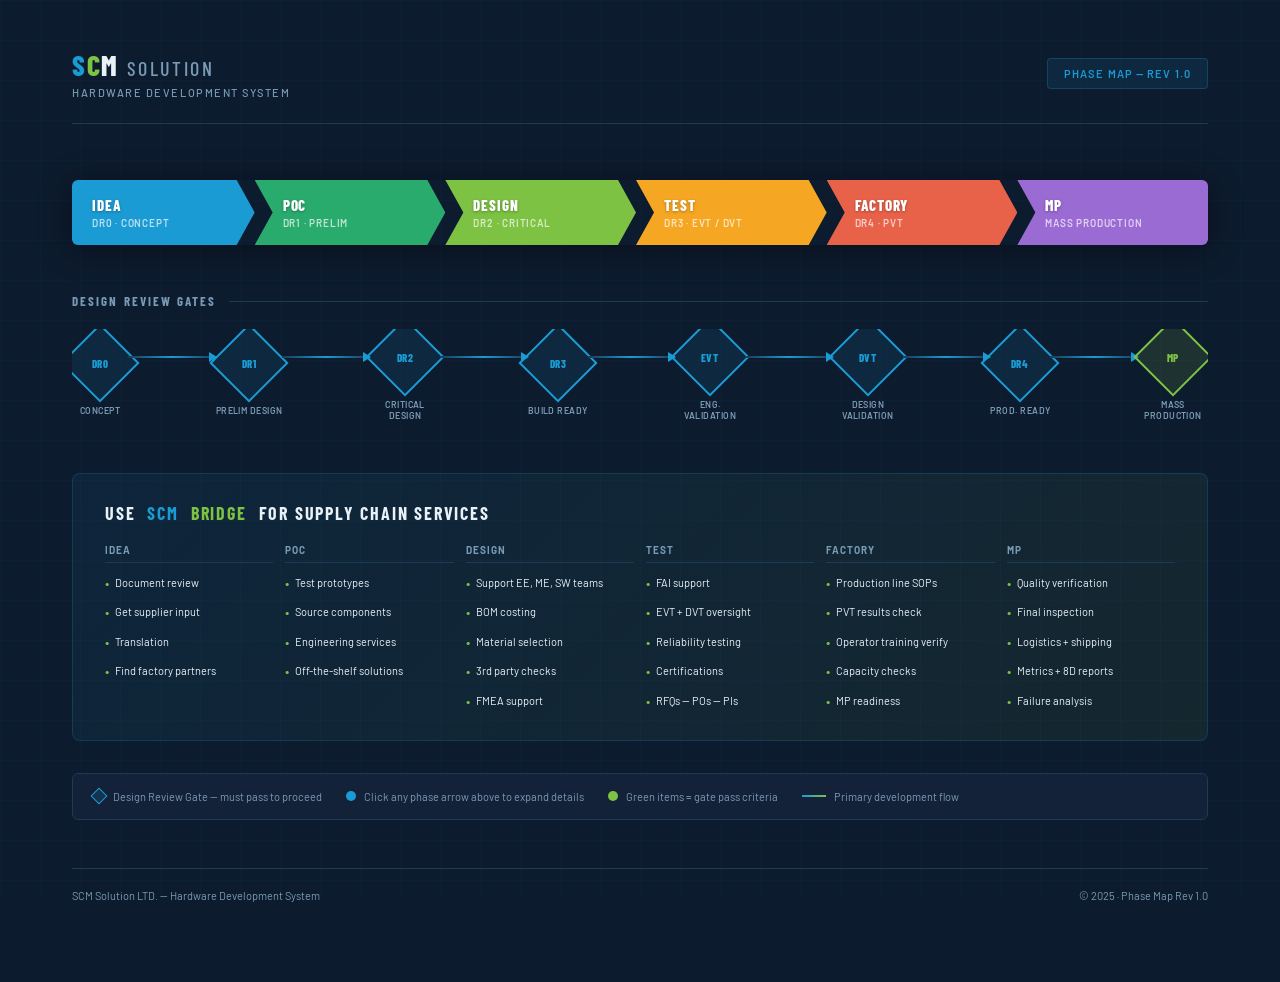
==== index.html @ 5a8bca3d "Add files via upload" ====
<!DOCTYPE html>
<html lang="en">
<head>
<meta charset="UTF-8">
<meta name="viewport" content="width=device-width, initial-scale=1.0">
<title>SCM Solution — Hardware Development Phase Map</title>
<link href="https://fonts.googleapis.com/css2?family=Barlow:ital,wght@0,300;0,400;0,500;0,600;0,700;0,800;1,300&family=Barlow+Condensed:wght@400;500;600;700;800&display=swap" rel="stylesheet">
<style>
  :root {
    --scm-blue: #1B9BD4;
    --scm-green: #7DC242;
    --scm-navy: #1A2B4A;
    --scm-dark: #0D1B2E;
    --scm-mid: #132238;
    --scm-surface: #1A2D45;
    --scm-border: #1E3A55;
    --text: #E8F1F8;
    --muted: #7A9BB5;
    --white: #FFFFFF;

    --idea: #1B9BD4;
    --poc: #2AAB6E;
    --design: #7DC242;
    --test: #F5A623;
    --factory: #E8624A;
    --mp: #9B6BD4;
  }

  * { box-sizing: border-box; margin: 0; padding: 0; }

  body {
    background: var(--scm-dark);
    color: var(--text);
    font-family: 'Barlow', sans-serif;
    font-weight: 400;
    min-height: 100vh;
    overflow-x: hidden;
  }

  /* Subtle grid texture */
  body::before {
    content: '';
    position: fixed;
    inset: 0;
    background-image:
      linear-gradient(rgba(27,155,212,0.03) 1px, transparent 1px),
      linear-gradient(90deg, rgba(27,155,212,0.03) 1px, transparent 1px);
    background-size: 40px 40px;
    pointer-events: none;
    z-index: 0;
  }

  .wrap { position: relative; z-index: 1; max-width: 1200px; margin: 0 auto; padding: 48px 32px 80px; }

  /* Header */
  header {
    display: flex;
    align-items: center;
    justify-content: space-between;
    margin-bottom: 56px;
    padding-bottom: 24px;
    border-bottom: 1px solid var(--scm-border);
  }

  .logo-area { display: flex; flex-direction: column; gap: 4px; }

  .logo-text {
    font-family: 'Barlow Condensed', sans-serif;
    font-size: 28px;
    font-weight: 800;
    letter-spacing: 0.06em;
    text-transform: uppercase;
  }

  .logo-text span.s { color: var(--scm-blue); }
  .logo-text span.c { color: var(--scm-green); }
  .logo-text span.m { color: var(--text); }
  .logo-text span.sol { color: var(--muted); font-weight: 500; font-size: 20px; letter-spacing: 0.12em; }

  .logo-sub {
    font-size: 11px;
    color: var(--muted);
    letter-spacing: 0.14em;
    text-transform: uppercase;
    font-weight: 500;
  }

  .header-badge {
    background: rgba(27,155,212,0.1);
    border: 1px solid rgba(27,155,212,0.25);
    border-radius: 4px;
    padding: 8px 16px;
    font-size: 11px;
    color: var(--scm-blue);
    letter-spacing: 0.1em;
    text-transform: uppercase;
    font-weight: 600;
  }

  /* Phase arrow bar */
  .phase-bar {
    display: flex;
    align-items: stretch;
    margin-bottom: 48px;
    border-radius: 6px;
    overflow: hidden;
    box-shadow: 0 4px 32px rgba(0,0,0,0.4);
  }

  .phase-arrow {
    flex: 1;
    position: relative;
    padding: 16px 20px 16px 28px;
    cursor: pointer;
    transition: filter 0.2s, transform 0.1s;
    clip-path: polygon(0 0, calc(100% - 18px) 0, 100% 50%, calc(100% - 18px) 100%, 0 100%, 18px 50%);
    display: flex;
    flex-direction: column;
    justify-content: center;
    gap: 3px;
  }

  .phase-arrow:first-child {
    clip-path: polygon(0 0, calc(100% - 18px) 0, 100% 50%, calc(100% - 18px) 100%, 0 100%);
    padding-left: 20px;
  }

  .phase-arrow:last-child {
    clip-path: polygon(0 0, 100% 0, 100% 100%, 0 100%, 18px 50%);
  }

  .phase-arrow:hover { filter: brightness(1.15); }
  .phase-arrow.active { filter: brightness(1.2); transform: scaleY(1.04); z-index: 2; }

  .phase-arrow[data-phase="idea"]    { background: var(--idea); }
  .phase-arrow[data-phase="poc"]     { background: var(--poc); }
  .phase-arrow[data-phase="design"]  { background: var(--design); }
  .phase-arrow[data-phase="test"]    { background: var(--test); }
  .phase-arrow[data-phase="factory"] { background: var(--factory); }
  .phase-arrow[data-phase="mp"]      { background: var(--mp); }

  .pa-label {
    font-family: 'Barlow Condensed', sans-serif;
    font-size: 15px;
    font-weight: 800;
    color: white;
    text-transform: uppercase;
    letter-spacing: 0.06em;
    text-shadow: 0 1px 3px rgba(0,0,0,0.3);
  }

  .pa-gate {
    font-size: 10px;
    color: rgba(255,255,255,0.7);
    font-weight: 600;
    letter-spacing: 0.08em;
    text-transform: uppercase;
  }

  /* Detail panel */
  .detail-panel {
    display: none;
    background: var(--scm-surface);
    border: 1px solid var(--scm-border);
    border-radius: 8px;
    margin-bottom: 32px;
    overflow: hidden;
    animation: slideDown 0.25s ease;
  }

  .detail-panel.open { display: block; }

  @keyframes slideDown {
    from { opacity: 0; transform: translateY(-8px); }
    to   { opacity: 1; transform: translateY(0); }
  }

  .dp-header {
    padding: 20px 28px;
    display: flex;
    align-items: center;
    gap: 16px;
    border-bottom: 1px solid var(--scm-border);
  }

  .dp-dot {
    width: 12px; height: 12px;
    border-radius: 50%;
    flex-shrink: 0;
  }

  .dp-title {
    font-family: 'Barlow Condensed', sans-serif;
    font-size: 20px;
    font-weight: 700;
    text-transform: uppercase;
    letter-spacing: 0.06em;
  }

  .dp-gate-badge {
    margin-left: auto;
    padding: 4px 12px;
    border-radius: 3px;
    font-size: 11px;
    font-weight: 700;
    letter-spacing: 0.1em;
    text-transform: uppercase;
    color: white;
    opacity: 0.9;
  }

  .dp-body {
    display: grid;
    grid-template-columns: 1fr 1fr 1fr 1fr;
    gap: 0;
  }

  .dp-col {
    padding: 24px 24px;
    border-right: 1px solid var(--scm-border);
  }

  .dp-col:last-child { border-right: none; }

  .dp-col-title {
    font-size: 10px;
    font-weight: 700;
    letter-spacing: 0.14em;
    text-transform: uppercase;
    color: var(--muted);
    margin-bottom: 14px;
    padding-bottom: 8px;
    border-bottom: 1px solid var(--scm-border);
  }

  .dp-item {
    display: flex;
    align-items: flex-start;
    gap: 8px;
    margin-bottom: 9px;
    font-size: 13px;
    color: var(--text);
    line-height: 1.4;
  }

  .dp-item::before {
    content: '→';
    color: var(--muted);
    font-size: 11px;
    margin-top: 1px;
    flex-shrink: 0;
  }

  .dp-item.highlight::before { color: var(--scm-green); content: '✓'; }

  /* Main flow diagram */
  .flow-section { margin-bottom: 48px; }

  .section-title {
    font-family: 'Barlow Condensed', sans-serif;
    font-size: 13px;
    font-weight: 700;
    letter-spacing: 0.16em;
    text-transform: uppercase;
    color: var(--muted);
    margin-bottom: 20px;
    display: flex;
    align-items: center;
    gap: 12px;
  }

  .section-title::after {
    content: '';
    flex: 1;
    height: 1px;
    background: var(--scm-border);
  }

  /* Gate row */
  .gate-flow {
    display: flex;
    align-items: center;
    gap: 0;
    margin-bottom: 16px;
    overflow-x: auto;
    padding-bottom: 4px;
  }

  .gate-node {
    display: flex;
    flex-direction: column;
    align-items: center;
    gap: 6px;
    flex-shrink: 0;
  }

  .gate-diamond {
    width: 56px;
    height: 56px;
    transform: rotate(45deg);
    border: 2px solid var(--scm-blue);
    background: rgba(27,155,212,0.1);
    display: flex;
    align-items: center;
    justify-content: center;
    cursor: pointer;
    transition: all 0.2s;
    position: relative;
  }

  .gate-diamond:hover {
    background: rgba(27,155,212,0.2);
    border-color: var(--scm-green);
    transform: rotate(45deg) scale(1.1);
  }

  .gate-diamond.passed {
    background: rgba(125,194,66,0.15);
    border-color: var(--scm-green);
  }

  .gate-inner {
    transform: rotate(-45deg);
    text-align: center;
  }

  .gate-id {
    font-family: 'Barlow Condensed', sans-serif;
    font-size: 11px;
    font-weight: 800;
    color: var(--scm-blue);
    letter-spacing: 0.06em;
    display: block;
    line-height: 1;
  }

  .gate-name-label {
    font-size: 9px;
    color: var(--muted);
    font-weight: 600;
    letter-spacing: 0.05em;
    text-transform: uppercase;
    margin-top: 8px;
    text-align: center;
    max-width: 70px;
  }

  .gate-connector {
    flex: 1;
    height: 2px;
    background: linear-gradient(90deg, var(--scm-border), var(--scm-blue), var(--scm-border));
    min-width: 40px;
    position: relative;
    top: -18px;
  }

  .gate-connector::after {
    content: '';
    position: absolute;
    right: -1px;
    top: -4px;
    width: 0;
    height: 0;
    border-left: 8px solid var(--scm-blue);
    border-top: 5px solid transparent;
    border-bottom: 5px solid transparent;
  }

  /* Workstream grid */
  .workstream-grid {
    display: grid;
    grid-template-columns: repeat(6, 1fr);
    gap: 10px;
    margin-bottom: 32px;
  }

  .ws-col-header {
    text-align: center;
    font-size: 10px;
    font-weight: 700;
    letter-spacing: 0.1em;
    text-transform: uppercase;
    padding: 8px;
    border-radius: 4px 4px 0 0;
    margin-bottom: 8px;
  }

  .ws-card {
    background: var(--scm-mid);
    border: 1px solid var(--scm-border);
    border-radius: 5px;
    padding: 12px;
    font-size: 11px;
    color: var(--muted);
    line-height: 1.5;
    transition: border-color 0.2s, background 0.2s;
    cursor: default;
  }

  .ws-card:hover {
    border-color: var(--scm-blue);
    background: var(--scm-surface);
    color: var(--text);
  }

  .ws-card strong {
    display: block;
    color: var(--text);
    font-size: 12px;
    font-weight: 600;
    margin-bottom: 4px;
  }

  .ws-card .tag {
    display: inline-block;
    font-size: 9px;
    font-weight: 700;
    letter-spacing: 0.08em;
    text-transform: uppercase;
    padding: 2px 6px;
    border-radius: 2px;
    margin-top: 6px;
  }

  /* SCM Bridge section */
  .bridge-section {
    background: linear-gradient(135deg, rgba(27,155,212,0.08), rgba(125,194,66,0.08));
    border: 1px solid rgba(27,155,212,0.2);
    border-radius: 8px;
    padding: 28px 32px;
    margin-bottom: 32px;
  }

  .bridge-title {
    font-family: 'Barlow Condensed', sans-serif;
    font-size: 18px;
    font-weight: 700;
    text-transform: uppercase;
    letter-spacing: 0.1em;
    margin-bottom: 20px;
    display: flex;
    align-items: center;
    gap: 12px;
  }

  .bridge-title .scm { color: var(--scm-blue); }
  .bridge-title .bridge { color: var(--scm-green); }

  .bridge-grid {
    display: grid;
    grid-template-columns: repeat(6, 1fr);
    gap: 12px;
  }

  .bridge-col { display: flex; flex-direction: column; gap: 6px; }

  .bridge-col-head {
    font-size: 10px;
    font-weight: 700;
    letter-spacing: 0.1em;
    text-transform: uppercase;
    color: var(--muted);
    padding-bottom: 6px;
    border-bottom: 1px solid var(--scm-border);
    margin-bottom: 2px;
  }

  .bridge-item {
    font-size: 11px;
    color: var(--text);
    line-height: 1.4;
    padding: 4px 0;
    display: flex;
    align-items: flex-start;
    gap: 6px;
  }

  .bridge-item::before {
    content: '•';
    color: var(--scm-green);
    flex-shrink: 0;
    font-size: 14px;
    line-height: 1.1;
  }

  /* Legend */
  .legend {
    display: flex;
    gap: 24px;
    flex-wrap: wrap;
    padding: 16px 20px;
    background: var(--scm-mid);
    border: 1px solid var(--scm-border);
    border-radius: 6px;
  }

  .legend-item {
    display: flex;
    align-items: center;
    gap: 8px;
    font-size: 11px;
    color: var(--muted);
  }

  .l-diamond {
    width: 12px; height: 12px;
    transform: rotate(45deg);
    border: 1.5px solid var(--scm-blue);
    background: rgba(27,155,212,0.15);
    flex-shrink: 0;
  }

  .l-dot { width: 10px; height: 10px; border-radius: 50%; flex-shrink: 0; }
  .l-line { width: 24px; height: 2px; flex-shrink: 0; }

  footer {
    margin-top: 48px;
    padding-top: 20px;
    border-top: 1px solid var(--scm-border);
    display: flex;
    justify-content: space-between;
    align-items: center;
    font-size: 11px;
    color: var(--muted);
  }

</style>
</head>
<body>
<div class="wrap">

  <!-- Header -->
  <header>
    <div class="logo-area">
      <div class="logo-text">
        <span class="s">S</span><span class="c">C</span><span class="m">M</span>
        <span class="sol"> SOLUTION</span>
      </div>
      <div class="logo-sub">Hardware Development System</div>
    </div>
    <div class="header-badge">Phase Map — Rev 1.0</div>
  </header>

  <!-- Phase Arrow Bar -->
  <div class="phase-bar">
    <div class="phase-arrow" data-phase="idea" onclick="togglePanel('idea')">
      <div class="pa-label">Idea</div>
      <div class="pa-gate">DR0 · Concept</div>
    </div>
    <div class="phase-arrow" data-phase="poc" onclick="togglePanel('poc')">
      <div class="pa-label">PoC</div>
      <div class="pa-gate">DR1 · Prelim</div>
    </div>
    <div class="phase-arrow" data-phase="design" onclick="togglePanel('design')">
      <div class="pa-label">Design</div>
      <div class="pa-gate">DR2 · Critical</div>
    </div>
    <div class="phase-arrow" data-phase="test" onclick="togglePanel('test')">
      <div class="pa-label">Test</div>
      <div class="pa-gate">DR3 · EVT / DVT</div>
    </div>
    <div class="phase-arrow" data-phase="factory" onclick="togglePanel('factory')">
      <div class="pa-label">Factory</div>
      <div class="pa-gate">DR4 · PVT</div>
    </div>
    <div class="phase-arrow" data-phase="mp" onclick="togglePanel('mp')">
      <div class="pa-label">MP</div>
      <div class="pa-gate">Mass Production</div>
    </div>
  </div>

  <!-- Detail Panels (expand on click) -->
  <div id="panel-idea" class="detail-panel">
    <div class="dp-header">
      <div class="dp-dot" style="background:var(--idea)"></div>
      <div class="dp-title" style="color:var(--idea)">Idea Phase</div>
      <div class="dp-gate-badge" style="background:var(--idea)">Gate: DR0 — Concept Review</div>
    </div>
    <div class="dp-body">
      <div class="dp-col">
        <div class="dp-col-title">Objective</div>
        <div class="dp-item">Identify market need and define the problem</div>
        <div class="dp-item">Secure stakeholder and resource buy-in</div>
        <div class="dp-item">Select manufacturing partners</div>
        <div class="dp-item">Establish project infrastructure</div>
      </div>
      <div class="dp-col">
        <div class="dp-col-title">Key Deliverables</div>
        <div class="dp-item">MRD — Market Requirements Document</div>
        <div class="dp-item">Stakeholder review sign-off</div>
        <div class="dp-item">User stories documented</div>
        <div class="dp-item">Vendor shortlist + NDAs signed</div>
        <div class="dp-item">Google Drive folder structure created</div>
        <div class="dp-item">Contact log opened</div>
      </div>
      <div class="dp-col">
        <div class="dp-col-title">SCM Solution Tasks</div>
        <div class="dp-item">Document review</div>
        <div class="dp-item">Find factory partners with matching skills</div>
        <div class="dp-item">Get supplier input</div>
        <div class="dp-item">Translation support</div>
      </div>
      <div class="dp-col">
        <div class="dp-col-title">DR0 Gate Criteria</div>
        <div class="dp-item highlight">MRD drafted and reviewed</div>
        <div class="dp-item highlight">Stakeholder sign-off complete</div>
        <div class="dp-item highlight">Partners selected and NDAs signed</div>
        <div class="dp-item highlight">Drive structure created</div>
        <div class="dp-item highlight">Contact log opened</div>
      </div>
    </div>
  </div>

  <div id="panel-poc" class="detail-panel">
    <div class="dp-header">
      <div class="dp-dot" style="background:var(--poc)"></div>
      <div class="dp-title" style="color:var(--poc)">Proof of Concept Phase</div>
      <div class="dp-gate-badge" style="background:var(--poc)">Gate: DR1 — Preliminary Design Review</div>
    </div>
    <div class="dp-body">
      <div class="dp-col">
        <div class="dp-col-title">Objective</div>
        <div class="dp-item">Reduce technical and market risk</div>
        <div class="dp-item">Validate core technology works</div>
        <div class="dp-item">Explore off-the-shelf solutions</div>
        <div class="dp-item">Lock architecture before full design</div>
      </div>
      <div class="dp-col">
        <div class="dp-col-title">Key Deliverables</div>
        <div class="dp-item">Market validation complete</div>
        <div class="dp-item">System interface diagram</div>
        <div class="dp-item">Non-form-factor PoC sample built</div>
        <div class="dp-item">PRD drafted internally</div>
        <div class="dp-item">Preliminary BOM drafted</div>
        <div class="dp-item">Long-lead items flagged</div>
      </div>
      <div class="dp-col">
        <div class="dp-col-title">SCM Solution Tasks</div>
        <div class="dp-item">Test prototypes</div>
        <div class="dp-item">Source components and engineering services</div>
        <div class="dp-item">Explore off-the-shelf solutions</div>
      </div>
      <div class="dp-col">
        <div class="dp-col-title">DR1 Gate Criteria</div>
        <div class="dp-item highlight">PoC sample built and tested</div>
        <div class="dp-item highlight">Market validation done</div>
        <div class="dp-item highlight">PRD approved internally</div>
        <div class="dp-item highlight">Preliminary BOM drafted</div>
        <div class="dp-item highlight">Factory partners confirmed</div>
      </div>
    </div>
  </div>

  <div id="panel-design" class="detail-panel">
    <div class="dp-header">
      <div class="dp-dot" style="background:var(--design)"></div>
      <div class="dp-title" style="color:var(--design)">Design Phase</div>
      <div class="dp-gate-badge" style="background:var(--design)">Gate: DR2 — Critical Design Review</div>
    </div>
    <div class="dp-body">
      <div class="dp-col">
        <div class="dp-col-title">Objective</div>
        <div class="dp-item">Complete all ME and EE design</div>
        <div class="dp-item">Release all engineering drawings</div>
        <div class="dp-item">Get DFM feedback from partners</div>
        <div class="dp-item">Prepare manufacturer-ready file packages</div>
      </div>
      <div class="dp-col">
        <div class="dp-col-title">Key Deliverables</div>
        <div class="dp-item">ME asset checklist signed off</div>
        <div class="dp-item">EE asset checklist signed off</div>
        <div class="dp-item">TRD compiled</div>
        <div class="dp-item">DFM feedback incorporated</div>
        <div class="dp-item">Handoff manifests prepared</div>
        <div class="dp-item">Master BOM with MPNs</div>
      </div>
      <div class="dp-col">
        <div class="dp-col-title">SCM Solution Tasks</div>
        <div class="dp-item">Support ME, EE, SW, packaging design teams</div>
        <div class="dp-item">BOM costing</div>
        <div class="dp-item">Material selection</div>
        <div class="dp-item">3rd party checks</div>
        <div class="dp-item">FMEA support</div>
      </div>
      <div class="dp-col">
        <div class="dp-col-title">DR2 Gate Criteria</div>
        <div class="dp-item highlight">ME + EE checklists signed off</div>
        <div class="dp-item highlight">All drawings released</div>
        <div class="dp-item highlight">TRD reviewed and approved</div>
        <div class="dp-item highlight">DFM feedback incorporated</div>
        <div class="dp-item highlight">IP review complete</div>
      </div>
    </div>
  </div>

  <div id="panel-test" class="detail-panel">
    <div class="dp-header">
      <div class="dp-dot" style="background:var(--test)"></div>
      <div class="dp-title" style="color:var(--test)">Test Phase</div>
      <div class="dp-gate-badge" style="background:var(--test)">Gates: DR3 · EVT · DVT</div>
    </div>
    <div class="dp-body">
      <div class="dp-col">
        <div class="dp-col-title">Objective</div>
        <div class="dp-item">Send file packages to CM and ODM</div>
        <div class="dp-item">Build and test first physical prototypes</div>
        <div class="dp-item">Validate design against all requirements</div>
        <div class="dp-item">Complete First Article Inspection</div>
      </div>
      <div class="dp-col">
        <div class="dp-col-title">Key Deliverables</div>
        <div class="dp-item">CM + ODM packages sent with manifests</div>
        <div class="dp-item">EVT report — pass/fail</div>
        <div class="dp-item">DVT report — reliability + regulatory</div>
        <div class="dp-item">FAI report signed off</div>
        <div class="dp-item">Vendor audit complete</div>
        <div class="dp-item">Certifications submitted</div>
      </div>
      <div class="dp-col">
        <div class="dp-col-title">SCM Solution Tasks</div>
        <div class="dp-item">FAI support</div>
        <div class="dp-item">Check EVT and DVT steps and results</div>
        <div class="dp-item">Oversee reliability testing</div>
        <div class="dp-item">Certifications for different markets</div>
        <div class="dp-item">Test fixture design</div>
        <div class="dp-item">RFQs — POs — PIs</div>
      </div>
      <div class="dp-col">
        <div class="dp-col-title">DR3 Gate Criteria</div>
        <div class="dp-item highlight">EVT passed</div>
        <div class="dp-item highlight">DVT passed</div>
        <div class="dp-item highlight">FAI signed off</div>
        <div class="dp-item highlight">Vendor audit complete</div>
        <div class="dp-item highlight">BOM frozen</div>
        <div class="dp-item highlight">All certifications obtained</div>
      </div>
    </div>
  </div>

  <div id="panel-factory" class="detail-panel">
    <div class="dp-header">
      <div class="dp-dot" style="background:var(--factory)"></div>
      <div class="dp-title" style="color:var(--factory)">Factory Phase</div>
      <div class="dp-gate-badge" style="background:var(--factory)">Gates: DR4 · PVT</div>
    </div>
    <div class="dp-body">
      <div class="dp-col">
        <div class="dp-col-title">Objective</div>
        <div class="dp-item">Set up and validate production line</div>
        <div class="dp-item">Run PVT to confirm yield and quality</div>
        <div class="dp-item">Train operators and confirm SOPs</div>
        <div class="dp-item">Confirm MP readiness</div>
      </div>
      <div class="dp-col">
        <div class="dp-col-title">Key Deliverables</div>
        <div class="dp-item">Production SOPs approved</div>
        <div class="dp-item">Test fixtures validated</div>
        <div class="dp-item">Operator training verified</div>
        <div class="dp-item">PVT report — yield targets met</div>
        <div class="dp-item">QC inline inspection active</div>
        <div class="dp-item">MP readiness confirmed</div>
      </div>
      <div class="dp-col">
        <div class="dp-col-title">SCM Solution Tasks</div>
        <div class="dp-item">Check production line SOPs</div>
        <div class="dp-item">Check PVT results</div>
        <div class="dp-item">Verify operator training</div>
        <div class="dp-item">Check capacity</div>
        <div class="dp-item">Test the production line</div>
        <div class="dp-item">Determine MP readiness</div>
      </div>
      <div class="dp-col">
        <div class="dp-col-title">DR4 Gate Criteria</div>
        <div class="dp-item highlight">PVT passed</div>
        <div class="dp-item highlight">Production SOPs confirmed</div>
        <div class="dp-item highlight">Operator training verified</div>
        <div class="dp-item highlight">QC inspection active</div>
        <div class="dp-item highlight">BOM locked</div>
        <div class="dp-item highlight">MP readiness sign-off</div>
      </div>
    </div>
  </div>

  <div id="panel-mp" class="detail-panel">
    <div class="dp-header">
      <div class="dp-dot" style="background:var(--mp)"></div>
      <div class="dp-title" style="color:var(--mp)">Mass Production</div>
      <div class="dp-gate-badge" style="background:var(--mp)">Gate: MP — Ship Product</div>
    </div>
    <div class="dp-body">
      <div class="dp-col">
        <div class="dp-col-title">Objective</div>
        <div class="dp-item">Run sustained mass production</div>
        <div class="dp-item">Monitor quality and yield continuously</div>
        <div class="dp-item">Manage logistics and shipping</div>
        <div class="dp-item">Handle failure analysis and improvements</div>
      </div>
      <div class="dp-col">
        <div class="dp-col-title">Key Deliverables</div>
        <div class="dp-item">MP POs placed and confirmed</div>
        <div class="dp-item">Production schedule running</div>
        <div class="dp-item">Yield metrics tracked</div>
        <div class="dp-item">Final inspection active</div>
        <div class="dp-item">Logistics and shipping arranged</div>
        <div class="dp-item">8D failure analysis process active</div>
      </div>
      <div class="dp-col">
        <div class="dp-col-title">SCM Solution Tasks</div>
        <div class="dp-item">Verify quality processes are working</div>
        <div class="dp-item">Final inspection of material</div>
        <div class="dp-item">Logistics and shipping</div>
        <div class="dp-item">Metrics and 8D reports</div>
        <div class="dp-item">Optimize production</div>
        <div class="dp-item">Failure analysis</div>
      </div>
      <div class="dp-col">
        <div class="dp-col-title">Ongoing Requirements</div>
        <div class="dp-item highlight">Contact log kept current</div>
        <div class="dp-item highlight">ECOs tracked and communicated</div>
        <div class="dp-item highlight">Quality issues logged with 8D ref</div>
        <div class="dp-item highlight">Partner communications documented</div>
      </div>
    </div>
  </div>

  <!-- Gate Flow Diagram -->
  <div class="flow-section">
    <div class="section-title">Design Review Gates</div>
    <div class="gate-flow">
      <div class="gate-node">
        <div class="gate-diamond" title="DR0 — Concept Review">
          <div class="gate-inner"><span class="gate-id">DR0</span></div>
        </div>
        <div class="gate-name-label">Concept</div>
      </div>
      <div class="gate-connector"></div>
      <div class="gate-node">
        <div class="gate-diamond" title="DR1 — Preliminary Design">
          <div class="gate-inner"><span class="gate-id">DR1</span></div>
        </div>
        <div class="gate-name-label">Prelim Design</div>
      </div>
      <div class="gate-connector"></div>
      <div class="gate-node">
        <div class="gate-diamond" title="DR2 — Critical Design Review">
          <div class="gate-inner"><span class="gate-id">DR2</span></div>
        </div>
        <div class="gate-name-label">Critical Design</div>
      </div>
      <div class="gate-connector"></div>
      <div class="gate-node">
        <div class="gate-diamond" title="DR3 — Build Readiness">
          <div class="gate-inner"><span class="gate-id">DR3</span></div>
        </div>
        <div class="gate-name-label">Build Ready</div>
      </div>
      <div class="gate-connector"></div>
      <div class="gate-node">
        <div class="gate-diamond" title="EVT — Engineering Validation">
          <div class="gate-inner"><span class="gate-id">EVT</span></div>
        </div>
        <div class="gate-name-label">Eng. Validation</div>
      </div>
      <div class="gate-connector"></div>
      <div class="gate-node">
        <div class="gate-diamond" title="DVT — Design Validation">
          <div class="gate-inner"><span class="gate-id">DVT</span></div>
        </div>
        <div class="gate-name-label">Design Validation</div>
      </div>
      <div class="gate-connector"></div>
      <div class="gate-node">
        <div class="gate-diamond" title="DR4 — Production Readiness">
          <div class="gate-inner"><span class="gate-id">DR4</span></div>
        </div>
        <div class="gate-name-label">Prod. Ready</div>
      </div>
      <div class="gate-connector"></div>
      <div class="gate-node">
        <div class="gate-diamond" style="border-color:var(--scm-green);background:rgba(125,194,66,0.15)" title="MP — Mass Production">
          <div class="gate-inner"><span class="gate-id" style="color:var(--scm-green)">MP</span></div>
        </div>
        <div class="gate-name-label">Mass Production</div>
      </div>
    </div>
  </div>

  <!-- SCM Bridge Services -->
  <div class="bridge-section">
    <div class="bridge-title">
      Use <span class="scm">SCM</span> <span class="bridge">BRIDGE</span> for Supply Chain Services
    </div>
    <div class="bridge-grid">
      <div class="bridge-col">
        <div class="bridge-col-head">Idea</div>
        <div class="bridge-item">Document review</div>
        <div class="bridge-item">Get supplier input</div>
        <div class="bridge-item">Translation</div>
        <div class="bridge-item">Find factory partners</div>
      </div>
      <div class="bridge-col">
        <div class="bridge-col-head">PoC</div>
        <div class="bridge-item">Test prototypes</div>
        <div class="bridge-item">Source components</div>
        <div class="bridge-item">Engineering services</div>
        <div class="bridge-item">Off-the-shelf solutions</div>
      </div>
      <div class="bridge-col">
        <div class="bridge-col-head">Design</div>
        <div class="bridge-item">Support EE, ME, SW teams</div>
        <div class="bridge-item">BOM costing</div>
        <div class="bridge-item">Material selection</div>
        <div class="bridge-item">3rd party checks</div>
        <div class="bridge-item">FMEA support</div>
      </div>
      <div class="bridge-col">
        <div class="bridge-col-head">Test</div>
        <div class="bridge-item">FAI support</div>
        <div class="bridge-item">EVT + DVT oversight</div>
        <div class="bridge-item">Reliability testing</div>
        <div class="bridge-item">Certifications</div>
        <div class="bridge-item">RFQs — POs — PIs</div>
      </div>
      <div class="bridge-col">
        <div class="bridge-col-head">Factory</div>
        <div class="bridge-item">Production line SOPs</div>
        <div class="bridge-item">PVT results check</div>
        <div class="bridge-item">Operator training verify</div>
        <div class="bridge-item">Capacity checks</div>
        <div class="bridge-item">MP readiness</div>
      </div>
      <div class="bridge-col">
        <div class="bridge-col-head">MP</div>
        <div class="bridge-item">Quality verification</div>
        <div class="bridge-item">Final inspection</div>
        <div class="bridge-item">Logistics + shipping</div>
        <div class="bridge-item">Metrics + 8D reports</div>
        <div class="bridge-item">Failure analysis</div>
      </div>
    </div>
  </div>

  <!-- Legend -->
  <div class="legend">
    <div class="legend-item">
      <div class="l-diamond"></div>
      Design Review Gate — must pass to proceed
    </div>
    <div class="legend-item">
      <div class="l-dot" style="background:var(--scm-blue)"></div>
      Click any phase arrow above to expand details
    </div>
    <div class="legend-item">
      <div class="l-dot" style="background:var(--scm-green)"></div>
      Green items = gate pass criteria
    </div>
    <div class="legend-item">
      <div class="l-line" style="background:linear-gradient(90deg,var(--scm-blue),var(--scm-green))"></div>
      Primary development flow
    </div>
  </div>

  <footer>
    <span>SCM Solution LTD. — Hardware Development System</span>
    <span>© 2025 · Phase Map Rev 1.0</span>
  </footer>

</div>

<script>
  function togglePanel(phase) {
    const panel = document.getElementById('panel-' + phase);
    const arrow = document.querySelector('[data-phase="' + phase + '"]');
    const isOpen = panel.classList.contains('open');

    // Close all
    document.querySelectorAll('.detail-panel').forEach(p => p.classList.remove('open'));
    document.querySelectorAll('.phase-arrow').forEach(a => a.classList.remove('active'));

    // Open clicked if it was closed
    if (!isOpen) {
      panel.classList.add('open');
      arrow.classList.add('active');
      panel.scrollIntoView({ behavior: 'smooth', block: 'nearest' });
    }
  }
</script>
</body>
</html>
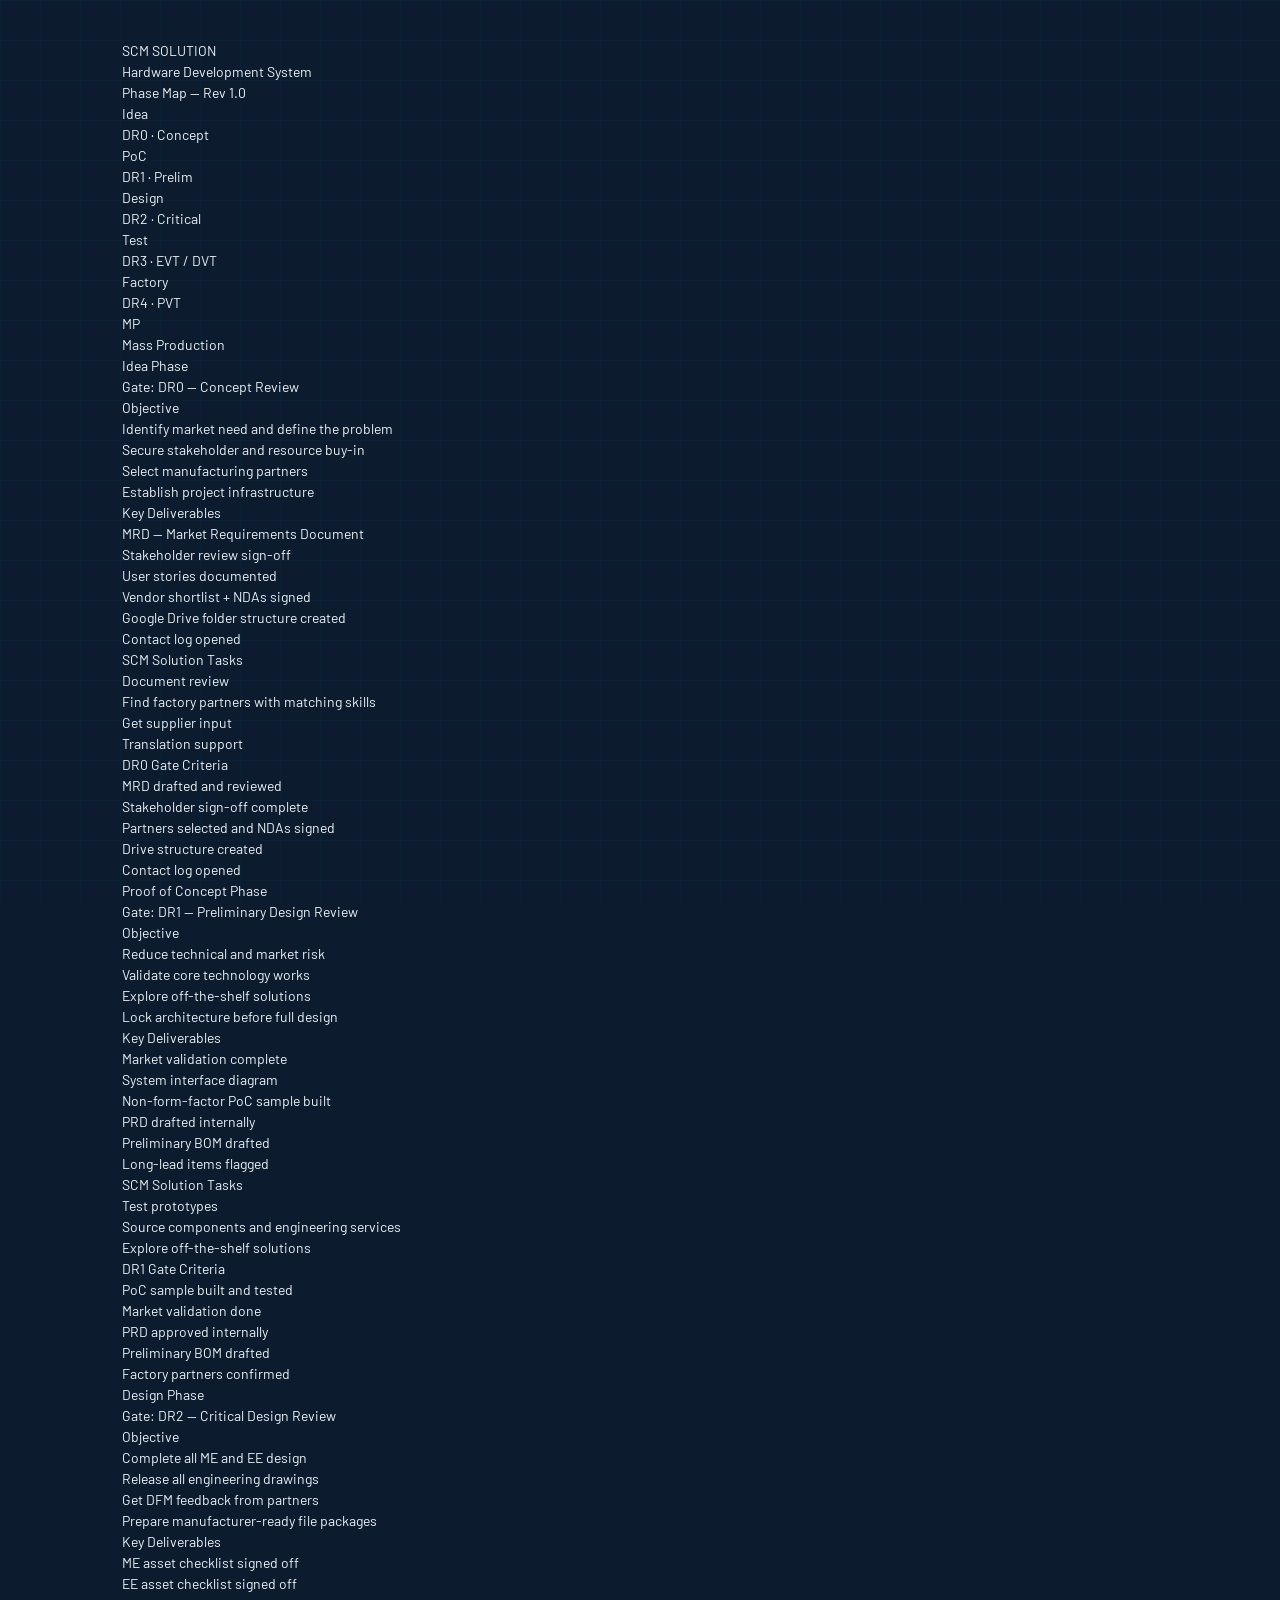
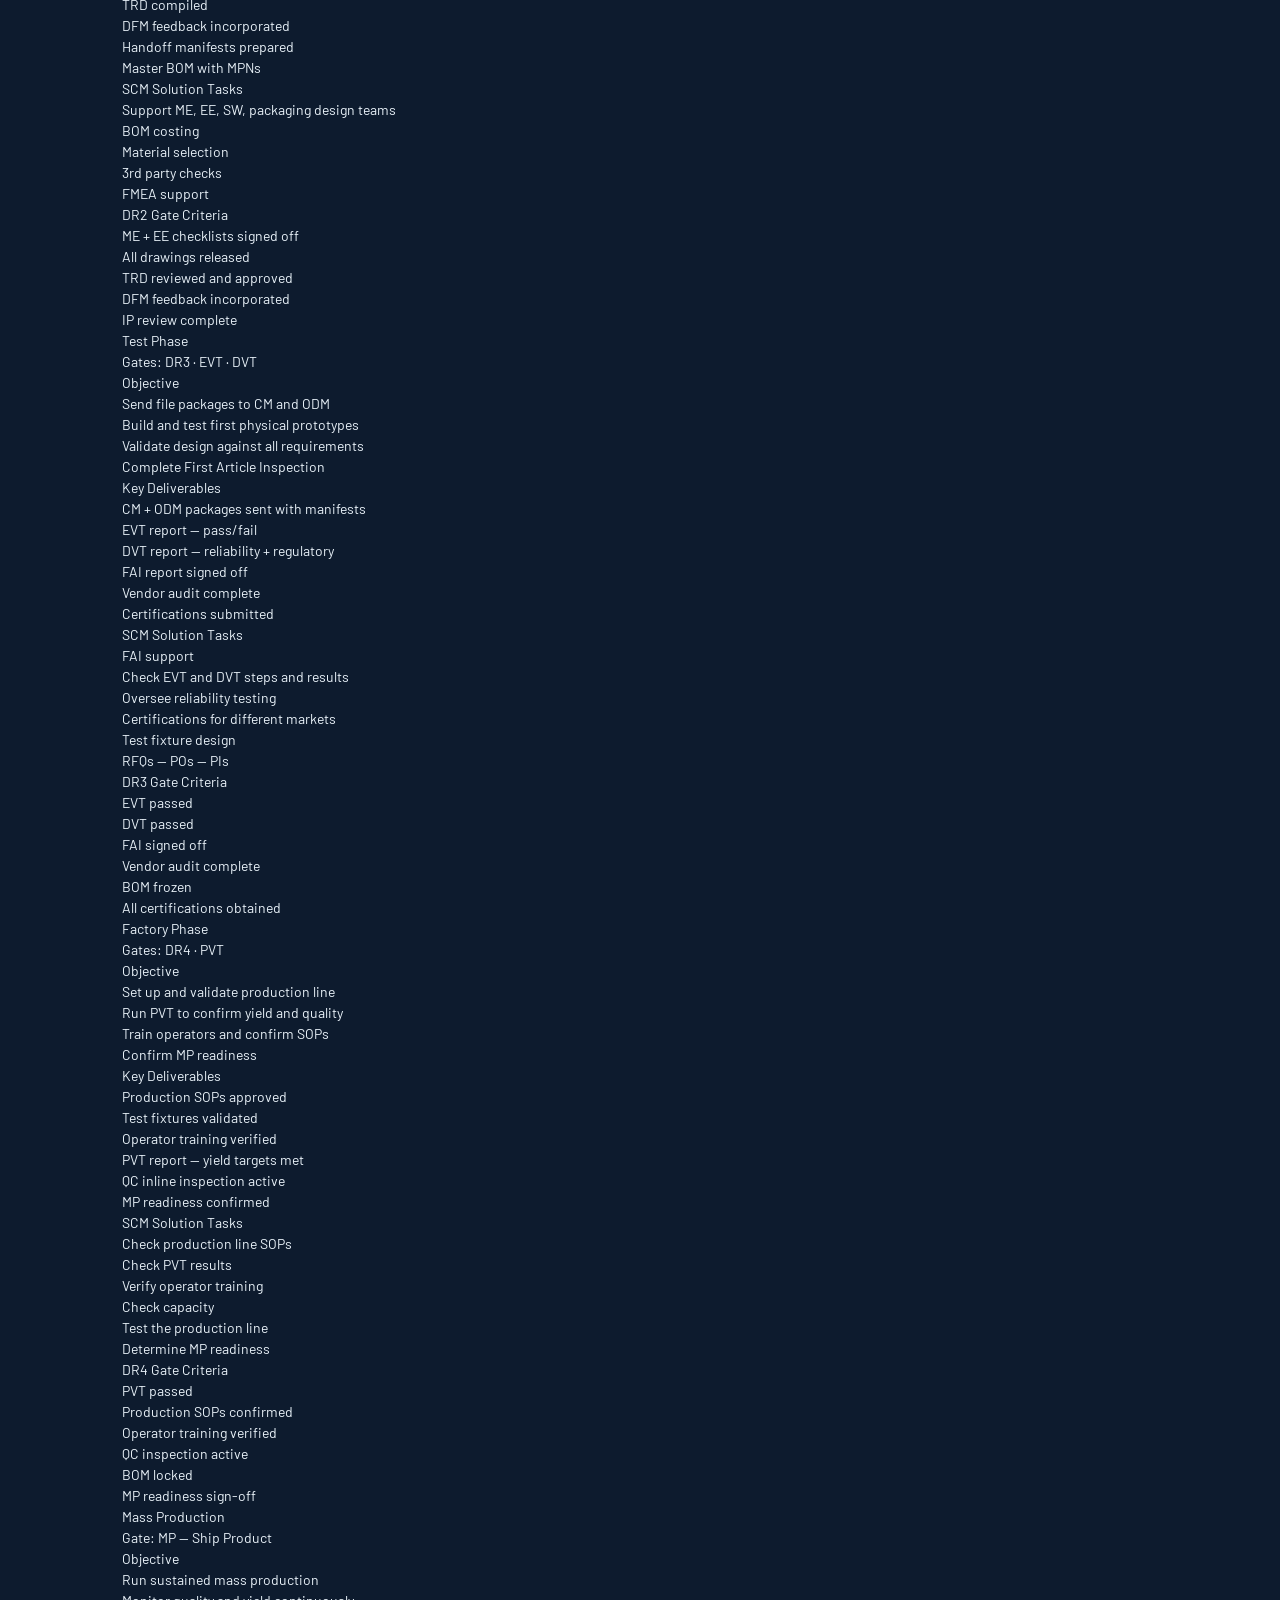
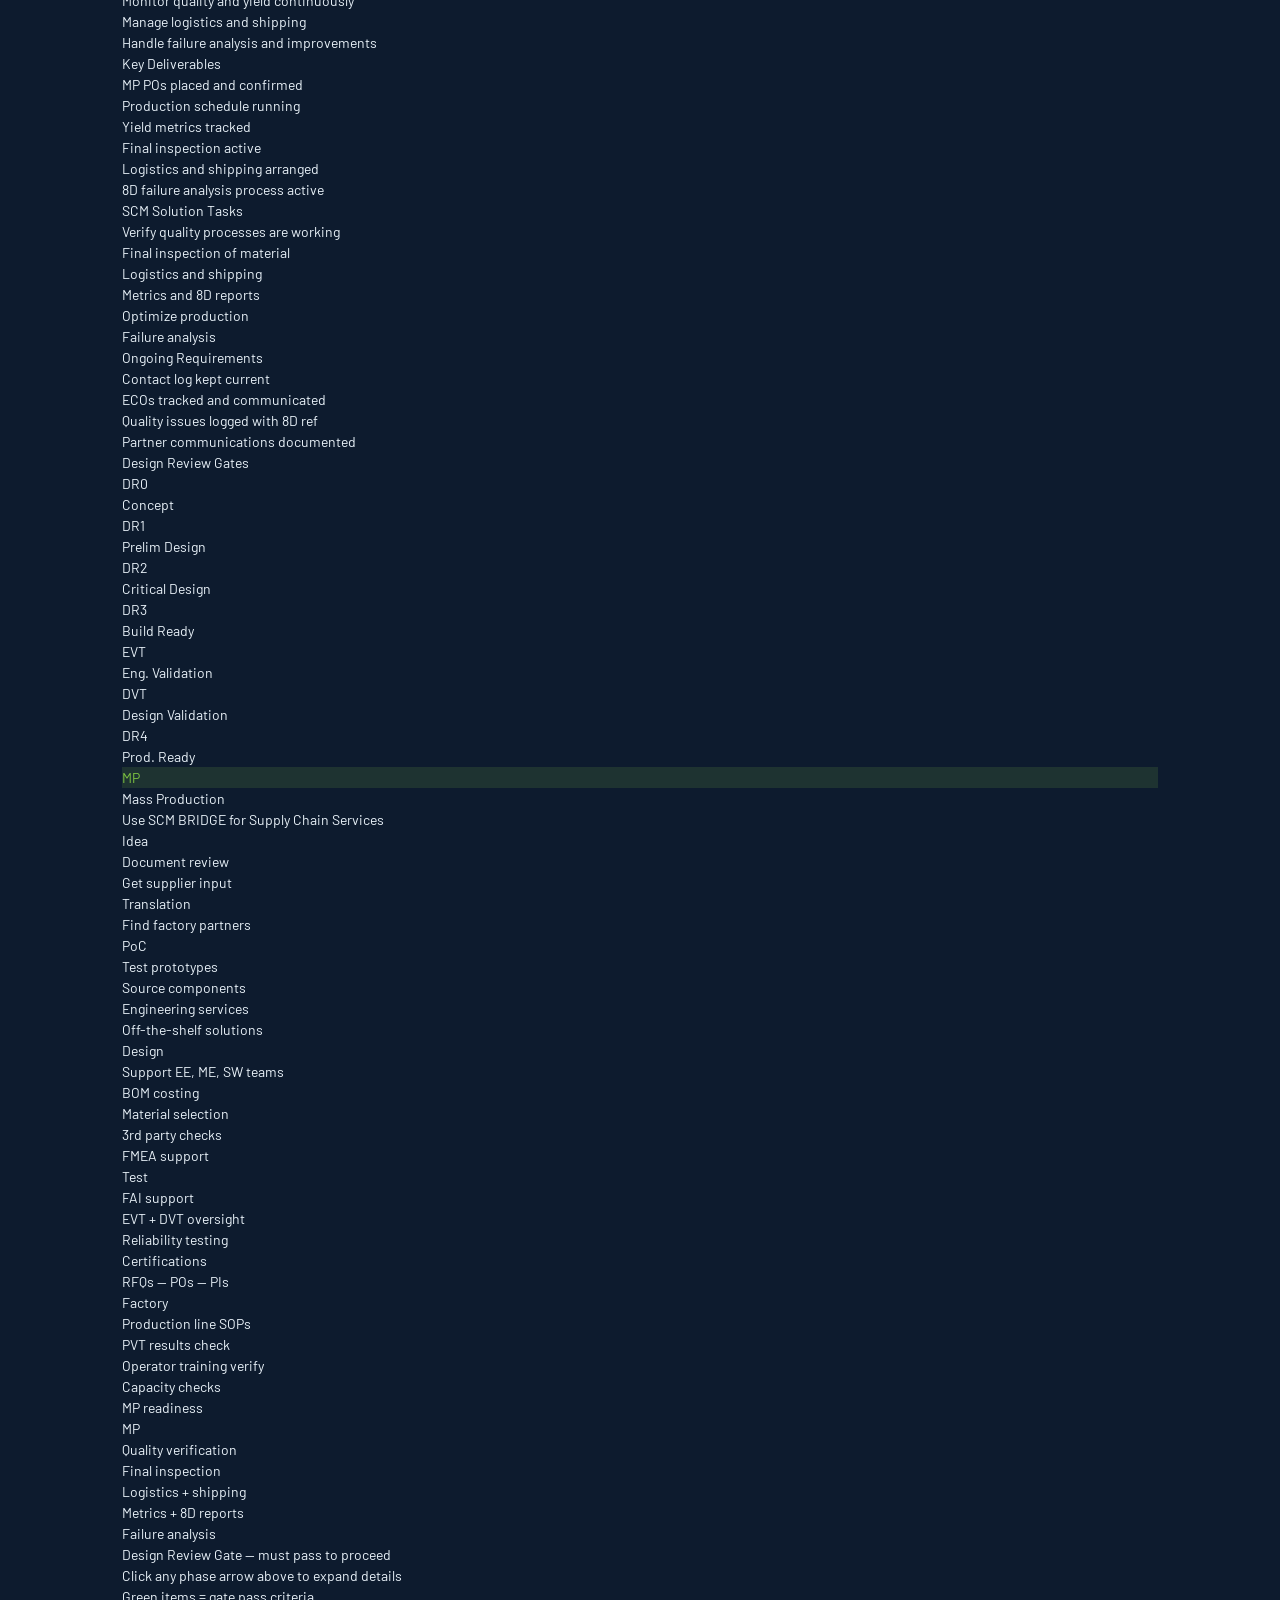
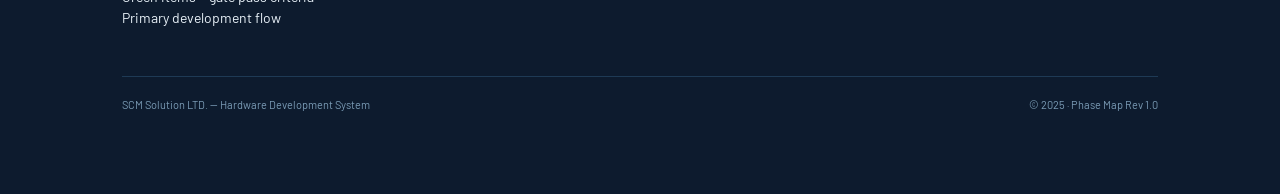
==== commit 1f4f5af1: "Update index.html" ====
--- a/index.html
+++ b/index.html
@@ -5,526 +5,15 @@
 <meta name="viewport" content="width=device-width, initial-scale=1.0">
 <title>SCM Solution — Hardware Development Phase Map</title>
 <link href="https://fonts.googleapis.com/css2?family=Barlow:ital,wght@0,300;0,400;0,500;0,600;0,700;0,800;1,300&family=Barlow+Condensed:wght@400;500;600;700;800&display=swap" rel="stylesheet">
-<style>
-  :root {
-    --scm-blue: #1B9BD4;
-    --scm-green: #7DC242;
-    --scm-navy: #1A2B4A;
-    --scm-dark: #0D1B2E;
-    --scm-mid: #132238;
-    --scm-surface: #1A2D45;
-    --scm-border: #1E3A55;
-    --text: #E8F1F8;
-    --muted: #7A9BB5;
-    --white: #FFFFFF;
-
-    --idea: #1B9BD4;
-    --poc: #2AAB6E;
-    --design: #7DC242;
-    --test: #F5A623;
-    --factory: #E8624A;
-    --mp: #9B6BD4;
-  }
-
-  * { box-sizing: border-box; margin: 0; padding: 0; }
-
-  body {
-    background: var(--scm-dark);
-    color: var(--text);
-    font-family: 'Barlow', sans-serif;
-    font-weight: 400;
-    min-height: 100vh;
-    overflow-x: hidden;
-  }
-
-  /* Subtle grid texture */
-  body::before {
-    content: '';
-    position: fixed;
-    inset: 0;
-    background-image:
-      linear-gradient(rgba(27,155,212,0.03) 1px, transparent 1px),
-      linear-gradient(90deg, rgba(27,155,212,0.03) 1px, transparent 1px);
-    background-size: 40px 40px;
-    pointer-events: none;
-    z-index: 0;
-  }
-
-  .wrap { position: relative; z-index: 1; max-width: 1200px; margin: 0 auto; padding: 48px 32px 80px; }
-
-  /* Header */
-  header {
-    display: flex;
-    align-items: center;
-    justify-content: space-between;
-    margin-bottom: 56px;
-    padding-bottom: 24px;
-    border-bottom: 1px solid var(--scm-border);
-  }
-
-  .logo-area { display: flex; flex-direction: column; gap: 4px; }
-
-  .logo-text {
-    font-family: 'Barlow Condensed', sans-serif;
-    font-size: 28px;
-    font-weight: 800;
-    letter-spacing: 0.06em;
-    text-transform: uppercase;
-  }
-
-  .logo-text span.s { color: var(--scm-blue); }
-  .logo-text span.c { color: var(--scm-green); }
-  .logo-text span.m { color: var(--text); }
-  .logo-text span.sol { color: var(--muted); font-weight: 500; font-size: 20px; letter-spacing: 0.12em; }
-
-  .logo-sub {
-    font-size: 11px;
-    color: var(--muted);
-    letter-spacing: 0.14em;
-    text-transform: uppercase;
-    font-weight: 500;
-  }
-
-  .header-badge {
-    background: rgba(27,155,212,0.1);
-    border: 1px solid rgba(27,155,212,0.25);
-    border-radius: 4px;
-    padding: 8px 16px;
-    font-size: 11px;
-    color: var(--scm-blue);
-    letter-spacing: 0.1em;
-    text-transform: uppercase;
-    font-weight: 600;
-  }
-
-  /* Phase arrow bar */
-  .phase-bar {
-    display: flex;
-    align-items: stretch;
-    margin-bottom: 48px;
-    border-radius: 6px;
-    overflow: hidden;
-    box-shadow: 0 4px 32px rgba(0,0,0,0.4);
-  }
-
-  .phase-arrow {
-    flex: 1;
-    position: relative;
-    padding: 16px 20px 16px 28px;
-    cursor: pointer;
-    transition: filter 0.2s, transform 0.1s;
-    clip-path: polygon(0 0, calc(100% - 18px) 0, 100% 50%, calc(100% - 18px) 100%, 0 100%, 18px 50%);
-    display: flex;
-    flex-direction: column;
-    justify-content: center;
-    gap: 3px;
-  }
-
-  .phase-arrow:first-child {
-    clip-path: polygon(0 0, calc(100% - 18px) 0, 100% 50%, calc(100% - 18px) 100%, 0 100%);
-    padding-left: 20px;
-  }
-
-  .phase-arrow:last-child {
-    clip-path: polygon(0 0, 100% 0, 100% 100%, 0 100%, 18px 50%);
-  }
-
-  .phase-arrow:hover { filter: brightness(1.15); }
-  .phase-arrow.active { filter: brightness(1.2); transform: scaleY(1.04); z-index: 2; }
-
-  .phase-arrow[data-phase="idea"]    { background: var(--idea); }
-  .phase-arrow[data-phase="poc"]     { background: var(--poc); }
-  .phase-arrow[data-phase="design"]  { background: var(--design); }
-  .phase-arrow[data-phase="test"]    { background: var(--test); }
-  .phase-arrow[data-phase="factory"] { background: var(--factory); }
-  .phase-arrow[data-phase="mp"]      { background: var(--mp); }
-
-  .pa-label {
-    font-family: 'Barlow Condensed', sans-serif;
-    font-size: 15px;
-    font-weight: 800;
-    color: white;
-    text-transform: uppercase;
-    letter-spacing: 0.06em;
-    text-shadow: 0 1px 3px rgba(0,0,0,0.3);
-  }
-
-  .pa-gate {
-    font-size: 10px;
-    color: rgba(255,255,255,0.7);
-    font-weight: 600;
-    letter-spacing: 0.08em;
-    text-transform: uppercase;
-  }
-
-  /* Detail panel */
-  .detail-panel {
-    display: none;
-    background: var(--scm-surface);
-    border: 1px solid var(--scm-border);
-    border-radius: 8px;
-    margin-bottom: 32px;
-    overflow: hidden;
-    animation: slideDown 0.25s ease;
-  }
-
-  .detail-panel.open { display: block; }
-
-  @keyframes slideDown {
-    from { opacity: 0; transform: translateY(-8px); }
-    to   { opacity: 1; transform: translateY(0); }
-  }
-
-  .dp-header {
-    padding: 20px 28px;
-    display: flex;
-    align-items: center;
-    gap: 16px;
-    border-bottom: 1px solid var(--scm-border);
-  }
-
-  .dp-dot {
-    width: 12px; height: 12px;
-    border-radius: 50%;
-    flex-shrink: 0;
-  }
-
-  .dp-title {
-    font-family: 'Barlow Condensed', sans-serif;
-    font-size: 20px;
-    font-weight: 700;
-    text-transform: uppercase;
-    letter-spacing: 0.06em;
-  }
-
-  .dp-gate-badge {
-    margin-left: auto;
-    padding: 4px 12px;
-    border-radius: 3px;
-    font-size: 11px;
-    font-weight: 700;
-    letter-spacing: 0.1em;
-    text-transform: uppercase;
-    color: white;
-    opacity: 0.9;
-  }
-
-  .dp-body {
-    display: grid;
-    grid-template-columns: 1fr 1fr 1fr 1fr;
-    gap: 0;
-  }
-
-  .dp-col {
-    padding: 24px 24px;
-    border-right: 1px solid var(--scm-border);
-  }
-
-  .dp-col:last-child { border-right: none; }
-
-  .dp-col-title {
-    font-size: 10px;
-    font-weight: 700;
-    letter-spacing: 0.14em;
-    text-transform: uppercase;
-    color: var(--muted);
-    margin-bottom: 14px;
-    padding-bottom: 8px;
-    border-bottom: 1px solid var(--scm-border);
-  }
-
-  .dp-item {
-    display: flex;
-    align-items: flex-start;
-    gap: 8px;
-    margin-bottom: 9px;
-    font-size: 13px;
-    color: var(--text);
-    line-height: 1.4;
-  }
-
-  .dp-item::before {
-    content: '→';
-    color: var(--muted);
-    font-size: 11px;
-    margin-top: 1px;
-    flex-shrink: 0;
-  }
-
-  .dp-item.highlight::before { color: var(--scm-green); content: '✓'; }
-
-  /* Main flow diagram */
-  .flow-section { margin-bottom: 48px; }
-
-  .section-title {
-    font-family: 'Barlow Condensed', sans-serif;
-    font-size: 13px;
-    font-weight: 700;
-    letter-spacing: 0.16em;
-    text-transform: uppercase;
-    color: var(--muted);
-    margin-bottom: 20px;
-    display: flex;
-    align-items: center;
-    gap: 12px;
-  }
-
-  .section-title::after {
-    content: '';
-    flex: 1;
-    height: 1px;
-    background: var(--scm-border);
-  }
-
-  /* Gate row */
-  .gate-flow {
-    display: flex;
-    align-items: center;
-    gap: 0;
-    margin-bottom: 16px;
-    overflow-x: auto;
-    padding-bottom: 4px;
-  }
-
-  .gate-node {
-    display: flex;
-    flex-direction: column;
-    align-items: center;
-    gap: 6px;
-    flex-shrink: 0;
-  }
-
-  .gate-diamond {
-    width: 56px;
-    height: 56px;
-    transform: rotate(45deg);
-    border: 2px solid var(--scm-blue);
-    background: rgba(27,155,212,0.1);
-    display: flex;
-    align-items: center;
-    justify-content: center;
-    cursor: pointer;
-    transition: all 0.2s;
-    position: relative;
-  }
-
-  .gate-diamond:hover {
-    background: rgba(27,155,212,0.2);
-    border-color: var(--scm-green);
-    transform: rotate(45deg) scale(1.1);
-  }
-
-  .gate-diamond.passed {
-    background: rgba(125,194,66,0.15);
-    border-color: var(--scm-green);
-  }
-
-  .gate-inner {
-    transform: rotate(-45deg);
-    text-align: center;
-  }
-
-  .gate-id {
-    font-family: 'Barlow Condensed', sans-serif;
-    font-size: 11px;
-    font-weight: 800;
-    color: var(--scm-blue);
-    letter-spacing: 0.06em;
-    display: block;
-    line-height: 1;
-  }
-
-  .gate-name-label {
-    font-size: 9px;
-    color: var(--muted);
-    font-weight: 600;
-    letter-spacing: 0.05em;
-    text-transform: uppercase;
-    margin-top: 8px;
-    text-align: center;
-    max-width: 70px;
-  }
-
-  .gate-connector {
-    flex: 1;
-    height: 2px;
-    background: linear-gradient(90deg, var(--scm-border), var(--scm-blue), var(--scm-border));
-    min-width: 40px;
-    position: relative;
-    top: -18px;
-  }
-
-  .gate-connector::after {
-    content: '';
-    position: absolute;
-    right: -1px;
-    top: -4px;
-    width: 0;
-    height: 0;
-    border-left: 8px solid var(--scm-blue);
-    border-top: 5px solid transparent;
-    border-bottom: 5px solid transparent;
-  }
-
-  /* Workstream grid */
-  .workstream-grid {
-    display: grid;
-    grid-template-columns: repeat(6, 1fr);
-    gap: 10px;
-    margin-bottom: 32px;
-  }
-
-  .ws-col-header {
-    text-align: center;
-    font-size: 10px;
-    font-weight: 700;
-    letter-spacing: 0.1em;
-    text-transform: uppercase;
-    padding: 8px;
-    border-radius: 4px 4px 0 0;
-    margin-bottom: 8px;
-  }
-
-  .ws-card {
-    background: var(--scm-mid);
-    border: 1px solid var(--scm-border);
-    border-radius: 5px;
-    padding: 12px;
-    font-size: 11px;
-    color: var(--muted);
-    line-height: 1.5;
-    transition: border-color 0.2s, background 0.2s;
-    cursor: default;
-  }
-
-  .ws-card:hover {
-    border-color: var(--scm-blue);
-    background: var(--scm-surface);
-    color: var(--text);
-  }
-
-  .ws-card strong {
-    display: block;
-    color: var(--text);
-    font-size: 12px;
-    font-weight: 600;
-    margin-bottom: 4px;
-  }
-
-  .ws-card .tag {
-    display: inline-block;
-    font-size: 9px;
-    font-weight: 700;
-    letter-spacing: 0.08em;
-    text-transform: uppercase;
-    padding: 2px 6px;
-    border-radius: 2px;
-    margin-top: 6px;
-  }
-
-  /* SCM Bridge section */
-  .bridge-section {
-    background: linear-gradient(135deg, rgba(27,155,212,0.08), rgba(125,194,66,0.08));
-    border: 1px solid rgba(27,155,212,0.2);
-    border-radius: 8px;
-    padding: 28px 32px;
-    margin-bottom: 32px;
-  }
-
-  .bridge-title {
-    font-family: 'Barlow Condensed', sans-serif;
-    font-size: 18px;
-    font-weight: 700;
-    text-transform: uppercase;
-    letter-spacing: 0.1em;
-    margin-bottom: 20px;
-    display: flex;
-    align-items: center;
-    gap: 12px;
-  }
-
-  .bridge-title .scm { color: var(--scm-blue); }
-  .bridge-title .bridge { color: var(--scm-green); }
-
-  .bridge-grid {
-    display: grid;
-    grid-template-columns: repeat(6, 1fr);
-    gap: 12px;
-  }
-
-  .bridge-col { display: flex; flex-direction: column; gap: 6px; }
-
-  .bridge-col-head {
-    font-size: 10px;
-    font-weight: 700;
-    letter-spacing: 0.1em;
-    text-transform: uppercase;
-    color: var(--muted);
-    padding-bottom: 6px;
-    border-bottom: 1px solid var(--scm-border);
-    margin-bottom: 2px;
-  }
-
-  .bridge-item {
-    font-size: 11px;
-    color: var(--text);
-    line-height: 1.4;
-    padding: 4px 0;
-    display: flex;
-    align-items: flex-start;
-    gap: 6px;
-  }
-
-  .bridge-item::before {
-    content: '•';
-    color: var(--scm-green);
-    flex-shrink: 0;
-    font-size: 14px;
-    line-height: 1.1;
-  }
-
-  /* Legend */
-  .legend {
-    display: flex;
-    gap: 24px;
-    flex-wrap: wrap;
-    padding: 16px 20px;
-    background: var(--scm-mid);
-    border: 1px solid var(--scm-border);
-    border-radius: 6px;
-  }
-
-  .legend-item {
-    display: flex;
-    align-items: center;
-    gap: 8px;
-    font-size: 11px;
-    color: var(--muted);
-  }
-
-  .l-diamond {
-    width: 12px; height: 12px;
-    transform: rotate(45deg);
-    border: 1.5px solid var(--scm-blue);
-    background: rgba(27,155,212,0.15);
-    flex-shrink: 0;
-  }
-
-  .l-dot { width: 10px; height: 10px; border-radius: 50%; flex-shrink: 0; }
-  .l-line { width: 24px; height: 2px; flex-shrink: 0; }
-
-  footer {
-    margin-top: 48px;
-    padding-top: 20px;
-    border-top: 1px solid var(--scm-border);
-    display: flex;
-    justify-content: space-between;
-    align-items: center;
-    font-size: 11px;
-    color: var(--muted);
-  }
-
-</style>
+<!-- Root pages (index.html) -->
+<link href="https://fonts.googleapis.com/css2?family=Barlow:wght@400;500;600;700&family=Barlow+Condensed:wght@600;700;800&display=swap" rel="stylesheet">
+<link rel="stylesheet" href="css/scm-styles.css">
+
+<!-- Subpages (checklists/, tools/) -->
+<link href="https://fonts.googleapis.com/css2?family=Barlow:wght@400;500;600;700&family=Barlow+Condensed:wght@600;700;800&display=swap" rel="stylesheet">
+<link rel="stylesheet" href="../css/scm-styles.css">
+<style></style>
+
 </head>
 <body>
 <div class="wrap">
--- a/css/scm-styles.css
+++ b/css/scm-styles.css
@@ -0,0 +1,693 @@
+/* ============================================================
+   SCM Hardware Development System — Shared Stylesheet
+   css/scm-styles.css
+   
+   PATH USAGE:
+     Root pages  (index.html)           →  href="css/scm-styles.css"
+     Subpages    (checklists/, tools/)  →  href="../css/scm-styles.css"
+   ============================================================ */
+
+/* ── CUSTOM PROPERTIES ──────────────────────────────────────── */
+:root {
+  /* Brand colours */
+  --scm-blue:    #1B9BD4;
+  --scm-green:   #7DC242;
+  --scm-accent:  #E8624A;   /* orange-red — checklists */
+  --scm-purple:  #B794F4;
+  --scm-amber:   #F6AD55;
+  --scm-warn:    #FC8181;
+  --scm-teal:    #4FD1C5;
+  --scm-sky:     #63B3ED;
+
+  /* Surfaces */
+  --dark:   #0D1B2E;
+  --mid:    #132238;
+  --surf:   #1A2D45;
+  --surf2:  #1E2333;
+  --bdr:    #1E3A55;
+
+  /* Text */
+  --text:   #E8F1F8;
+  --muted:  #7A9BB5;
+
+  /* Aliases (legacy names used in older files) */
+  --scm-dark:    var(--dark);
+  --scm-mid:     var(--mid);
+  --scm-surface: var(--surf);
+  --scm-border:  var(--bdr);
+  --blue:        var(--scm-blue);
+  --green:       var(--scm-green);
+  --acc:         var(--scm-accent);
+  --warn:        var(--scm-warn);
+  --amber:       var(--scm-amber);
+  --purple:      var(--scm-purple);
+}
+
+/* ── RESET & BASE ────────────────────────────────────────────── */
+*, *::before, *::after {
+  box-sizing: border-box;
+  margin: 0;
+  padding: 0;
+}
+
+body {
+  background: var(--dark);
+  color: var(--text);
+  font-family: Barlow, sans-serif;
+  font-size: 14px;
+  line-height: 1.5;
+  min-height: 100vh;
+}
+
+/* Grid background texture */
+body::before {
+  content: "";
+  position: fixed;
+  inset: 0;
+  background-image:
+    linear-gradient(rgba(27,155,212,.03) 1px, transparent 1px),
+    linear-gradient(90deg, rgba(27,155,212,.03) 1px, transparent 1px);
+  background-size: 40px 40px;
+  pointer-events: none;
+  z-index: 0;
+}
+
+/* ── LAYOUT ──────────────────────────────────────────────────── */
+.wrap {
+  position: relative;
+  z-index: 1;
+  max-width: 1100px;
+  margin: 0 auto;
+  padding: 40px 32px 80px;
+}
+
+.wrap--wide { max-width: 1200px; }
+
+/* ── NAVIGATION BREADCRUMB ───────────────────────────────────── */
+.nav-breadcrumb {
+  display: flex;
+  align-items: center;
+  gap: 8px;
+  margin-bottom: 36px;
+  font-size: 12px;
+  color: var(--muted);
+}
+.nav-breadcrumb a {
+  color: var(--scm-blue);
+  text-decoration: none;
+}
+.nav-breadcrumb a:hover { text-decoration: underline; }
+.nav-breadcrumb span { color: var(--bdr); }
+
+/* ── PAGE HEADER ─────────────────────────────────────────────── */
+.page-header { margin-bottom: 32px; }
+
+.phase-tag {
+  display: inline-block;
+  font-family: "Barlow Condensed", sans-serif;
+  font-size: 10px;
+  font-weight: 700;
+  letter-spacing: .14em;
+  text-transform: uppercase;
+  padding: 3px 10px;
+  border-radius: 3px;
+  margin-bottom: 12px;
+  /* Colour set per-page via modifier or inline */
+  color: var(--scm-accent);
+  border: 1px solid rgba(232,98,74,.3);
+  background: rgba(232,98,74,.08);
+}
+.phase-tag--blue   { color: var(--scm-blue);   border-color: rgba(27,155,212,.3);  background: rgba(27,155,212,.08); }
+.phase-tag--green  { color: var(--scm-green);  border-color: rgba(125,194,66,.3);  background: rgba(125,194,66,.08); }
+.phase-tag--amber  { color: var(--scm-amber);  border-color: rgba(246,173,85,.3);  background: rgba(246,173,85,.08); }
+.phase-tag--purple { color: var(--scm-purple); border-color: rgba(183,148,244,.3); background: rgba(183,148,244,.08); }
+
+h1 {
+  font-family: "Barlow Condensed", sans-serif;
+  font-size: 32px;
+  font-weight: 800;
+  text-transform: uppercase;
+  letter-spacing: .04em;
+  line-height: 1.1;
+  margin-bottom: 8px;
+}
+
+h2 {
+  font-family: "Barlow Condensed", sans-serif;
+  font-size: 20px;
+  font-weight: 700;
+  text-transform: uppercase;
+  letter-spacing: .06em;
+  margin-bottom: 12px;
+}
+
+.subtitle {
+  font-size: 14px;
+  color: var(--muted);
+  max-width: 640px;
+  line-height: 1.6;
+  margin-bottom: 28px;
+}
+
+/* ── CARDS ───────────────────────────────────────────────────── */
+.card {
+  background: var(--surf);
+  border: 1px solid var(--bdr);
+  border-radius: 8px;
+  padding: 24px 28px;
+  margin-bottom: 20px;
+}
+
+.card-title {
+  font-family: "Barlow Condensed", sans-serif;
+  font-size: 15px;
+  font-weight: 700;
+  text-transform: uppercase;
+  letter-spacing: .08em;
+  margin-bottom: 18px;
+  color: var(--text);
+  display: flex;
+  align-items: center;
+  justify-content: space-between;
+}
+
+.card-title-inner {
+  display: flex;
+  align-items: center;
+  gap: 10px;
+}
+
+.card-title-inner::before {
+  content: "";
+  display: block;
+  width: 3px;
+  height: 16px;
+  border-radius: 2px;
+  background: var(--scm-blue);
+}
+
+/* ── TABS ────────────────────────────────────────────────────── */
+.tabs {
+  display: flex;
+  gap: 0;
+  border-bottom: 1px solid var(--bdr);
+  margin-bottom: 28px;
+}
+
+.tab {
+  padding: 12px 20px;
+  font-family: "Barlow Condensed", sans-serif;
+  font-size: 12px;
+  font-weight: 700;
+  letter-spacing: .08em;
+  text-transform: uppercase;
+  cursor: pointer;
+  color: var(--muted);
+  border-bottom: 2px solid transparent;
+  margin-bottom: -1px;
+  transition: all .15s;
+  display: flex;
+  align-items: center;
+  gap: 8px;
+  user-select: none;
+}
+.tab:hover { color: var(--text); }
+.tab.active { color: var(--scm-blue); border-bottom-color: var(--scm-blue); }
+
+.tab-badge {
+  background: rgba(27,155,212,.15);
+  color: var(--scm-blue);
+  font-size: 10px;
+  padding: 1px 7px;
+  border-radius: 99px;
+  font-weight: 700;
+}
+
+.panel { display: none; }
+.panel.active { display: block; }
+
+/* ── BUTTONS ─────────────────────────────────────────────────── */
+.btn {
+  font-family: "Barlow Condensed", sans-serif;
+  font-size: 12px;
+  font-weight: 700;
+  letter-spacing: .08em;
+  text-transform: uppercase;
+  padding: 9px 18px;
+  border-radius: 4px;
+  cursor: pointer;
+  border: none;
+  transition: all .15s;
+  display: inline-flex;
+  align-items: center;
+  gap: 6px;
+  text-decoration: none;
+}
+
+.btn-primary   { background: var(--scm-blue);   color: #fff; }
+.btn-primary:hover { background: #1688bb; }
+
+.btn-green     { background: var(--scm-green);  color: #0D1B2E; }
+.btn-green:hover { filter: brightness(1.1); }
+
+.btn-amber     { background: var(--scm-amber);  color: #0D1B2E; }
+.btn-amber:hover { filter: brightness(1.1); }
+
+.btn-ghost {
+  background: transparent;
+  border: 1px solid var(--bdr);
+  color: var(--muted);
+}
+.btn-ghost:hover { border-color: var(--scm-blue); color: var(--scm-blue); }
+
+.btn-danger {
+  background: transparent;
+  border: 1px solid rgba(252,129,129,.3);
+  color: var(--warn);
+}
+.btn-danger:hover { background: rgba(252,129,129,.08); }
+
+.btn-reset {
+  font-size: 11px;
+  font-weight: 600;
+  letter-spacing: .08em;
+  text-transform: uppercase;
+  padding: 6px 14px;
+  background: transparent;
+  border: 1px solid var(--bdr);
+  color: var(--muted);
+  border-radius: 4px;
+  cursor: pointer;
+  transition: all .15s;
+}
+.btn-reset:hover { border-color: var(--warn); color: var(--warn); }
+
+.btn-row {
+  display: flex;
+  gap: 10px;
+  flex-wrap: wrap;
+  margin-top: 16px;
+  align-items: center;
+}
+
+/* ── FORM FIELDS ─────────────────────────────────────────────── */
+.field-grid { display: grid; gap: 14px; margin-bottom: 14px; }
+.fg-1 { grid-template-columns: 1fr; }
+.fg-2 { grid-template-columns: 1fr 1fr; }
+.fg-3 { grid-template-columns: 1fr 1fr 1fr; }
+.fg-4 { grid-template-columns: 1fr 1fr 1fr 1fr; }
+
+.field { display: flex; flex-direction: column; gap: 5px; }
+
+.field label {
+  font-size: 10px;
+  font-weight: 700;
+  letter-spacing: .1em;
+  text-transform: uppercase;
+  color: var(--muted);
+}
+
+.field input,
+.field select,
+.field textarea {
+  background: var(--mid);
+  border: 1px solid var(--bdr);
+  border-radius: 4px;
+  padding: 9px 11px;
+  color: var(--text);
+  font-family: Barlow, sans-serif;
+  font-size: 13px;
+  outline: none;
+  transition: border-color .15s;
+  width: 100%;
+}
+.field input:focus,
+.field select:focus,
+.field textarea:focus { border-color: var(--scm-blue); }
+.field select option   { background: var(--mid); }
+.field textarea        { resize: vertical; min-height: 60px; }
+
+/* ── PROGRESS BAR ────────────────────────────────────────────── */
+.prog-wrap {
+  background: var(--surf);
+  border: 1px solid var(--bdr);
+  border-radius: 6px;
+  padding: 16px 20px;
+  margin-bottom: 32px;
+  display: flex;
+  align-items: center;
+  gap: 16px;
+}
+
+.prog-track {
+  flex: 1;
+  height: 6px;
+  background: var(--bdr);
+  border-radius: 99px;
+  overflow: hidden;
+}
+
+.prog-fill {
+  height: 100%;
+  background: linear-gradient(90deg, var(--scm-accent), var(--scm-green));
+  border-radius: 99px;
+  transition: width .4s ease;
+  width: 0%;
+}
+
+.prog-lbl {
+  font-family: "Barlow Condensed", sans-serif;
+  font-size: 14px;
+  font-weight: 700;
+  color: var(--scm-accent);
+  white-space: nowrap;
+  min-width: 80px;
+  text-align: right;
+}
+
+/* ── CHECKLIST SECTIONS ──────────────────────────────────────── */
+.cl-section {
+  margin-bottom: 20px;
+  border-radius: 6px;
+  overflow: hidden;
+  border: 1px solid var(--bdr);
+}
+
+.cl-section-hdr {
+  display: flex;
+  align-items: center;
+  gap: 12px;
+  padding: 14px 20px;
+  background: var(--surf);
+  cursor: pointer;
+  user-select: none;
+  transition: background .15s;
+}
+.cl-section-hdr:hover { background: #1f3550; }
+
+.cl-section-num {
+  font-family: "Barlow Condensed", sans-serif;
+  font-size: 11px;
+  font-weight: 700;
+  letter-spacing: .1em;
+  color: var(--scm-accent);
+  background: rgba(232,98,74,.1);
+  border: 1px solid rgba(232,98,74,.2);
+  padding: 2px 8px;
+  border-radius: 3px;
+  white-space: nowrap;
+}
+
+.cl-section-title {
+  font-family: "Barlow Condensed", sans-serif;
+  font-size: 15px;
+  font-weight: 700;
+  text-transform: uppercase;
+  letter-spacing: .06em;
+  flex: 1;
+}
+
+.cl-section-count {
+  font-size: 11px;
+  color: var(--muted);
+  font-weight: 600;
+  white-space: nowrap;
+}
+
+.cl-chevron {
+  color: var(--muted);
+  font-size: 12px;
+  transition: transform .2s;
+}
+
+.cl-section.collapsed .cl-chevron { transform: rotate(-90deg); }
+.cl-section.collapsed .cl-items   { display: none; }
+
+.cl-items { background: var(--mid); }
+
+/* ── CHECKLIST ITEMS ─────────────────────────────────────────── */
+.cl-item {
+  display: flex;
+  align-items: flex-start;
+  gap: 14px;
+  padding: 12px 20px;
+  border-bottom: 1px solid rgba(30,58,85,.6);
+  cursor: pointer;
+  transition: background .12s;
+}
+.cl-item:last-child { border-bottom: none; }
+.cl-item:hover      { background: rgba(232,98,74,.04); }
+.cl-item.checked    { opacity: .5; }
+.cl-item.checked .cl-item-name { text-decoration: line-through; color: var(--muted); }
+
+.cl-checkbox {
+  width: 18px;
+  height: 18px;
+  min-width: 18px;
+  border: 2px solid var(--bdr);
+  border-radius: 3px;
+  margin-top: 1px;
+  display: flex;
+  align-items: center;
+  justify-content: center;
+  background: var(--dark);
+  transition: all .15s;
+  flex-shrink: 0;
+}
+.cl-item.checked .cl-checkbox { background: var(--scm-green); border-color: var(--scm-green); }
+
+.cl-tick { display: none; color: #fff; font-size: 11px; font-weight: 700; }
+.cl-item.checked .cl-tick { display: block; }
+
+.cl-item-body  { flex: 1; }
+.cl-item-name  { font-size: 13px; font-weight: 600; line-height: 1.4; margin-bottom: 2px; }
+.cl-item-ext   { font-family: "Barlow Condensed", sans-serif; font-size: 12px; font-weight: 700; color: var(--scm-accent); margin-right: 6px; }
+.cl-item-desc  { font-size: 12px; color: var(--muted); line-height: 1.5; }
+.cl-item-note  { font-size: 11px; color: var(--scm-blue); margin-top: 4px; font-style: italic; }
+.cl-item-badges { display: flex; gap: 6px; margin-top: 6px; flex-wrap: wrap; }
+
+/* ── BADGES ──────────────────────────────────────────────────── */
+.badge {
+  font-size: 10px;
+  font-weight: 700;
+  letter-spacing: .08em;
+  text-transform: uppercase;
+  padding: 2px 8px;
+  border-radius: 99px;
+  border: 1px solid;
+}
+
+.badge-cm     { color: var(--scm-blue);   border-color: rgba(27,155,212,.4); }
+.badge-odm    { color: var(--scm-amber);  border-color: rgba(246,173,85,.4); }
+.badge-ip     { color: var(--scm-warn);   border-color: rgba(252,129,129,.4); }
+.badge-safe   { color: var(--scm-green);  border-color: rgba(125,194,66,.4); }
+.badge-review { color: var(--scm-purple); border-color: rgba(183,148,244,.4); }
+.badge-int    { color: var(--scm-amber);  border-color: rgba(246,173,85,.4); }
+
+/* Status pills */
+.pill {
+  display: inline-block;
+  font-size: 9px;
+  font-weight: 700;
+  letter-spacing: .08em;
+  text-transform: uppercase;
+  padding: 2px 8px;
+  border-radius: 3px;
+}
+.pill-draft       { background: rgba(122,155,181,.15); color: var(--muted); }
+.pill-approved    { background: rgba(125,194,66,.15);  color: var(--scm-green); }
+.pill-sent        { background: rgba(27,155,212,.15);  color: var(--scm-blue); }
+.pill-review      { background: rgba(246,173,85,.15);  color: var(--scm-amber); }
+.pill-superseded  { background: rgba(252,129,129,.1);  color: var(--warn); }
+
+/* Access pills */
+.pill-internal { background: rgba(122,155,181,.12); color: var(--muted); }
+.pill-nda      { background: rgba(252,129,129,.12); color: var(--warn); }
+.pill-public   { background: rgba(125,194,66,.12);  color: var(--scm-green); }
+
+/* Storage pills */
+.pill-gdrive     { background: rgba(27,155,212,.15);  color: var(--scm-blue); }
+.pill-sharepoint { background: rgba(246,173,85,.15);  color: var(--scm-amber); }
+.pill-dropbox    { background: rgba(125,194,66,.15);  color: var(--scm-green); }
+.pill-local      { background: rgba(183,148,244,.15); color: var(--scm-purple); }
+
+/* ── TABLES ──────────────────────────────────────────────────── */
+.data-table {
+  width: 100%;
+  border-collapse: collapse;
+  font-size: 12px;
+}
+
+.data-table th {
+  background: rgba(10,13,20,.8);
+  color: var(--muted);
+  font-family: "Barlow Condensed", sans-serif;
+  font-size: 10px;
+  font-weight: 700;
+  letter-spacing: .12em;
+  text-transform: uppercase;
+  padding: 10px 12px;
+  text-align: left;
+  border-bottom: 1px solid var(--bdr);
+  white-space: nowrap;
+  cursor: pointer;
+  user-select: none;
+}
+.data-table th:hover  { color: var(--scm-blue); }
+.data-table th.sorted { color: var(--scm-amber); }
+
+.data-table td {
+  padding: 10px 12px;
+  border-bottom: 1px solid rgba(30,58,85,.4);
+  vertical-align: middle;
+}
+.data-table tr:hover td { background: rgba(27,155,212,.03); }
+
+.data-table .section-row td {
+  background: var(--surf);
+  color: var(--muted);
+  font-weight: 700;
+  font-size: 11px;
+  letter-spacing: .08em;
+  text-transform: uppercase;
+}
+
+/* ── STATS BAR ───────────────────────────────────────────────── */
+.stats-bar {
+  display: grid;
+  grid-template-columns: repeat(4, 1fr);
+  gap: 10px;
+  margin-bottom: 24px;
+}
+
+.stat-card {
+  background: var(--surf);
+  border: 1px solid var(--bdr);
+  border-radius: 6px;
+  padding: 14px 16px;
+}
+
+.stat-val {
+  font-family: "Barlow Condensed", sans-serif;
+  font-size: 26px;
+  font-weight: 800;
+  line-height: 1;
+  margin-bottom: 4px;
+}
+
+.stat-lbl {
+  font-size: 10px;
+  font-weight: 700;
+  letter-spacing: .1em;
+  text-transform: uppercase;
+  color: var(--muted);
+}
+
+/* ── EMPTY STATE ─────────────────────────────────────────────── */
+.empty-state {
+  text-align: center;
+  padding: 60px 20px;
+  color: var(--muted);
+}
+.empty-state .empty-icon { font-size: 40px; margin-bottom: 12px; }
+.empty-state p { font-size: 14px; line-height: 1.6; }
+
+/* ── CODE BLOCK ──────────────────────────────────────────────── */
+.code-block {
+  background: var(--dark);
+  border: 1px solid var(--bdr);
+  border-radius: 6px;
+  padding: 16px;
+  font-family: monospace;
+  font-size: 11px;
+  color: var(--text);
+  white-space: pre-wrap;
+  word-break: break-all;
+  max-height: 500px;
+  overflow-y: auto;
+  line-height: 1.6;
+}
+
+/* ── REFERENCE PANEL ─────────────────────────────────────────── */
+.ref-panel {
+  display: grid;
+  grid-template-columns: repeat(3, 1fr);
+  gap: 12px;
+  margin-bottom: 32px;
+}
+
+.ref-card {
+  background: var(--surf);
+  border: 1px solid var(--bdr);
+  border-radius: 6px;
+  padding: 16px 18px;
+}
+
+.ref-card-title {
+  font-family: "Barlow Condensed", sans-serif;
+  font-size: 11px;
+  font-weight: 700;
+  letter-spacing: .12em;
+  text-transform: uppercase;
+  color: var(--muted);
+  margin-bottom: 10px;
+}
+
+.ref-item {
+  font-size: 12px;
+  color: var(--text);
+  margin-bottom: 5px;
+  display: flex;
+  gap: 8px;
+}
+.ref-item::before { content: "→"; color: var(--scm-accent); flex-shrink: 0; }
+
+/* ── ICON BUTTON ─────────────────────────────────────────────── */
+.icon-btn {
+  width: 28px;
+  height: 28px;
+  border-radius: 4px;
+  border: 1px solid var(--bdr);
+  background: transparent;
+  color: var(--muted);
+  cursor: pointer;
+  display: flex;
+  align-items: center;
+  justify-content: center;
+  font-size: 13px;
+  transition: all .15s;
+}
+.icon-btn:hover { border-color: var(--scm-blue); color: var(--scm-blue); }
+.icon-btn.danger:hover { border-color: var(--warn); color: var(--warn); }
+
+/* ── FOOTER ──────────────────────────────────────────────────── */
+footer {
+  margin-top: 48px;
+  padding-top: 20px;
+  border-top: 1px solid var(--bdr);
+  display: flex;
+  justify-content: space-between;
+  align-items: center;
+  font-size: 11px;
+  color: var(--muted);
+}
+
+/* ── UTILITY ─────────────────────────────────────────────────── */
+.text-blue    { color: var(--scm-blue); }
+.text-green   { color: var(--scm-green); }
+.text-amber   { color: var(--scm-amber); }
+.text-warn    { color: var(--warn); }
+.text-muted   { color: var(--muted); }
+.text-mono    { font-family: monospace; }
+.font-condensed { font-family: "Barlow Condensed", sans-serif; }
+.uppercase    { text-transform: uppercase; letter-spacing: .08em; }
+.divider      { height: 1px; background: var(--bdr); margin: 24px 0; }
+
+/* ── RESPONSIVE ──────────────────────────────────────────────── */
+@media (max-width: 768px) {
+  .wrap { padding: 24px 16px 60px; }
+  h1 { font-size: 24px; }
+  .fg-2, .fg-3, .fg-4 { grid-template-columns: 1fr; }
+  .ref-panel { grid-template-columns: 1fr; }
+  .stats-bar { grid-template-columns: 1fr 1fr; }
+}
--- a/css/scm-styles.css
+++ b/css/scm-styles.css
@@ -0,0 +1,693 @@
+/* ============================================================
+   SCM Hardware Development System — Shared Stylesheet
+   css/scm-styles.css
+   
+   PATH USAGE:
+     Root pages  (index.html)           →  href="css/scm-styles.css"
+     Subpages    (checklists/, tools/)  →  href="../css/scm-styles.css"
+   ============================================================ */
+
+/* ── CUSTOM PROPERTIES ──────────────────────────────────────── */
+:root {
+  /* Brand colours */
+  --scm-blue:    #1B9BD4;
+  --scm-green:   #7DC242;
+  --scm-accent:  #E8624A;   /* orange-red — checklists */
+  --scm-purple:  #B794F4;
+  --scm-amber:   #F6AD55;
+  --scm-warn:    #FC8181;
+  --scm-teal:    #4FD1C5;
+  --scm-sky:     #63B3ED;
+
+  /* Surfaces */
+  --dark:   #0D1B2E;
+  --mid:    #132238;
+  --surf:   #1A2D45;
+  --surf2:  #1E2333;
+  --bdr:    #1E3A55;
+
+  /* Text */
+  --text:   #E8F1F8;
+  --muted:  #7A9BB5;
+
+  /* Aliases (legacy names used in older files) */
+  --scm-dark:    var(--dark);
+  --scm-mid:     var(--mid);
+  --scm-surface: var(--surf);
+  --scm-border:  var(--bdr);
+  --blue:        var(--scm-blue);
+  --green:       var(--scm-green);
+  --acc:         var(--scm-accent);
+  --warn:        var(--scm-warn);
+  --amber:       var(--scm-amber);
+  --purple:      var(--scm-purple);
+}
+
+/* ── RESET & BASE ────────────────────────────────────────────── */
+*, *::before, *::after {
+  box-sizing: border-box;
+  margin: 0;
+  padding: 0;
+}
+
+body {
+  background: var(--dark);
+  color: var(--text);
+  font-family: Barlow, sans-serif;
+  font-size: 14px;
+  line-height: 1.5;
+  min-height: 100vh;
+}
+
+/* Grid background texture */
+body::before {
+  content: "";
+  position: fixed;
+  inset: 0;
+  background-image:
+    linear-gradient(rgba(27,155,212,.03) 1px, transparent 1px),
+    linear-gradient(90deg, rgba(27,155,212,.03) 1px, transparent 1px);
+  background-size: 40px 40px;
+  pointer-events: none;
+  z-index: 0;
+}
+
+/* ── LAYOUT ──────────────────────────────────────────────────── */
+.wrap {
+  position: relative;
+  z-index: 1;
+  max-width: 1100px;
+  margin: 0 auto;
+  padding: 40px 32px 80px;
+}
+
+.wrap--wide { max-width: 1200px; }
+
+/* ── NAVIGATION BREADCRUMB ───────────────────────────────────── */
+.nav-breadcrumb {
+  display: flex;
+  align-items: center;
+  gap: 8px;
+  margin-bottom: 36px;
+  font-size: 12px;
+  color: var(--muted);
+}
+.nav-breadcrumb a {
+  color: var(--scm-blue);
+  text-decoration: none;
+}
+.nav-breadcrumb a:hover { text-decoration: underline; }
+.nav-breadcrumb span { color: var(--bdr); }
+
+/* ── PAGE HEADER ─────────────────────────────────────────────── */
+.page-header { margin-bottom: 32px; }
+
+.phase-tag {
+  display: inline-block;
+  font-family: "Barlow Condensed", sans-serif;
+  font-size: 10px;
+  font-weight: 700;
+  letter-spacing: .14em;
+  text-transform: uppercase;
+  padding: 3px 10px;
+  border-radius: 3px;
+  margin-bottom: 12px;
+  /* Colour set per-page via modifier or inline */
+  color: var(--scm-accent);
+  border: 1px solid rgba(232,98,74,.3);
+  background: rgba(232,98,74,.08);
+}
+.phase-tag--blue   { color: var(--scm-blue);   border-color: rgba(27,155,212,.3);  background: rgba(27,155,212,.08); }
+.phase-tag--green  { color: var(--scm-green);  border-color: rgba(125,194,66,.3);  background: rgba(125,194,66,.08); }
+.phase-tag--amber  { color: var(--scm-amber);  border-color: rgba(246,173,85,.3);  background: rgba(246,173,85,.08); }
+.phase-tag--purple { color: var(--scm-purple); border-color: rgba(183,148,244,.3); background: rgba(183,148,244,.08); }
+
+h1 {
+  font-family: "Barlow Condensed", sans-serif;
+  font-size: 32px;
+  font-weight: 800;
+  text-transform: uppercase;
+  letter-spacing: .04em;
+  line-height: 1.1;
+  margin-bottom: 8px;
+}
+
+h2 {
+  font-family: "Barlow Condensed", sans-serif;
+  font-size: 20px;
+  font-weight: 700;
+  text-transform: uppercase;
+  letter-spacing: .06em;
+  margin-bottom: 12px;
+}
+
+.subtitle {
+  font-size: 14px;
+  color: var(--muted);
+  max-width: 640px;
+  line-height: 1.6;
+  margin-bottom: 28px;
+}
+
+/* ── CARDS ───────────────────────────────────────────────────── */
+.card {
+  background: var(--surf);
+  border: 1px solid var(--bdr);
+  border-radius: 8px;
+  padding: 24px 28px;
+  margin-bottom: 20px;
+}
+
+.card-title {
+  font-family: "Barlow Condensed", sans-serif;
+  font-size: 15px;
+  font-weight: 700;
+  text-transform: uppercase;
+  letter-spacing: .08em;
+  margin-bottom: 18px;
+  color: var(--text);
+  display: flex;
+  align-items: center;
+  justify-content: space-between;
+}
+
+.card-title-inner {
+  display: flex;
+  align-items: center;
+  gap: 10px;
+}
+
+.card-title-inner::before {
+  content: "";
+  display: block;
+  width: 3px;
+  height: 16px;
+  border-radius: 2px;
+  background: var(--scm-blue);
+}
+
+/* ── TABS ────────────────────────────────────────────────────── */
+.tabs {
+  display: flex;
+  gap: 0;
+  border-bottom: 1px solid var(--bdr);
+  margin-bottom: 28px;
+}
+
+.tab {
+  padding: 12px 20px;
+  font-family: "Barlow Condensed", sans-serif;
+  font-size: 12px;
+  font-weight: 700;
+  letter-spacing: .08em;
+  text-transform: uppercase;
+  cursor: pointer;
+  color: var(--muted);
+  border-bottom: 2px solid transparent;
+  margin-bottom: -1px;
+  transition: all .15s;
+  display: flex;
+  align-items: center;
+  gap: 8px;
+  user-select: none;
+}
+.tab:hover { color: var(--text); }
+.tab.active { color: var(--scm-blue); border-bottom-color: var(--scm-blue); }
+
+.tab-badge {
+  background: rgba(27,155,212,.15);
+  color: var(--scm-blue);
+  font-size: 10px;
+  padding: 1px 7px;
+  border-radius: 99px;
+  font-weight: 700;
+}
+
+.panel { display: none; }
+.panel.active { display: block; }
+
+/* ── BUTTONS ─────────────────────────────────────────────────── */
+.btn {
+  font-family: "Barlow Condensed", sans-serif;
+  font-size: 12px;
+  font-weight: 700;
+  letter-spacing: .08em;
+  text-transform: uppercase;
+  padding: 9px 18px;
+  border-radius: 4px;
+  cursor: pointer;
+  border: none;
+  transition: all .15s;
+  display: inline-flex;
+  align-items: center;
+  gap: 6px;
+  text-decoration: none;
+}
+
+.btn-primary   { background: var(--scm-blue);   color: #fff; }
+.btn-primary:hover { background: #1688bb; }
+
+.btn-green     { background: var(--scm-green);  color: #0D1B2E; }
+.btn-green:hover { filter: brightness(1.1); }
+
+.btn-amber     { background: var(--scm-amber);  color: #0D1B2E; }
+.btn-amber:hover { filter: brightness(1.1); }
+
+.btn-ghost {
+  background: transparent;
+  border: 1px solid var(--bdr);
+  color: var(--muted);
+}
+.btn-ghost:hover { border-color: var(--scm-blue); color: var(--scm-blue); }
+
+.btn-danger {
+  background: transparent;
+  border: 1px solid rgba(252,129,129,.3);
+  color: var(--warn);
+}
+.btn-danger:hover { background: rgba(252,129,129,.08); }
+
+.btn-reset {
+  font-size: 11px;
+  font-weight: 600;
+  letter-spacing: .08em;
+  text-transform: uppercase;
+  padding: 6px 14px;
+  background: transparent;
+  border: 1px solid var(--bdr);
+  color: var(--muted);
+  border-radius: 4px;
+  cursor: pointer;
+  transition: all .15s;
+}
+.btn-reset:hover { border-color: var(--warn); color: var(--warn); }
+
+.btn-row {
+  display: flex;
+  gap: 10px;
+  flex-wrap: wrap;
+  margin-top: 16px;
+  align-items: center;
+}
+
+/* ── FORM FIELDS ─────────────────────────────────────────────── */
+.field-grid { display: grid; gap: 14px; margin-bottom: 14px; }
+.fg-1 { grid-template-columns: 1fr; }
+.fg-2 { grid-template-columns: 1fr 1fr; }
+.fg-3 { grid-template-columns: 1fr 1fr 1fr; }
+.fg-4 { grid-template-columns: 1fr 1fr 1fr 1fr; }
+
+.field { display: flex; flex-direction: column; gap: 5px; }
+
+.field label {
+  font-size: 10px;
+  font-weight: 700;
+  letter-spacing: .1em;
+  text-transform: uppercase;
+  color: var(--muted);
+}
+
+.field input,
+.field select,
+.field textarea {
+  background: var(--mid);
+  border: 1px solid var(--bdr);
+  border-radius: 4px;
+  padding: 9px 11px;
+  color: var(--text);
+  font-family: Barlow, sans-serif;
+  font-size: 13px;
+  outline: none;
+  transition: border-color .15s;
+  width: 100%;
+}
+.field input:focus,
+.field select:focus,
+.field textarea:focus { border-color: var(--scm-blue); }
+.field select option   { background: var(--mid); }
+.field textarea        { resize: vertical; min-height: 60px; }
+
+/* ── PROGRESS BAR ────────────────────────────────────────────── */
+.prog-wrap {
+  background: var(--surf);
+  border: 1px solid var(--bdr);
+  border-radius: 6px;
+  padding: 16px 20px;
+  margin-bottom: 32px;
+  display: flex;
+  align-items: center;
+  gap: 16px;
+}
+
+.prog-track {
+  flex: 1;
+  height: 6px;
+  background: var(--bdr);
+  border-radius: 99px;
+  overflow: hidden;
+}
+
+.prog-fill {
+  height: 100%;
+  background: linear-gradient(90deg, var(--scm-accent), var(--scm-green));
+  border-radius: 99px;
+  transition: width .4s ease;
+  width: 0%;
+}
+
+.prog-lbl {
+  font-family: "Barlow Condensed", sans-serif;
+  font-size: 14px;
+  font-weight: 700;
+  color: var(--scm-accent);
+  white-space: nowrap;
+  min-width: 80px;
+  text-align: right;
+}
+
+/* ── CHECKLIST SECTIONS ──────────────────────────────────────── */
+.cl-section {
+  margin-bottom: 20px;
+  border-radius: 6px;
+  overflow: hidden;
+  border: 1px solid var(--bdr);
+}
+
+.cl-section-hdr {
+  display: flex;
+  align-items: center;
+  gap: 12px;
+  padding: 14px 20px;
+  background: var(--surf);
+  cursor: pointer;
+  user-select: none;
+  transition: background .15s;
+}
+.cl-section-hdr:hover { background: #1f3550; }
+
+.cl-section-num {
+  font-family: "Barlow Condensed", sans-serif;
+  font-size: 11px;
+  font-weight: 700;
+  letter-spacing: .1em;
+  color: var(--scm-accent);
+  background: rgba(232,98,74,.1);
+  border: 1px solid rgba(232,98,74,.2);
+  padding: 2px 8px;
+  border-radius: 3px;
+  white-space: nowrap;
+}
+
+.cl-section-title {
+  font-family: "Barlow Condensed", sans-serif;
+  font-size: 15px;
+  font-weight: 700;
+  text-transform: uppercase;
+  letter-spacing: .06em;
+  flex: 1;
+}
+
+.cl-section-count {
+  font-size: 11px;
+  color: var(--muted);
+  font-weight: 600;
+  white-space: nowrap;
+}
+
+.cl-chevron {
+  color: var(--muted);
+  font-size: 12px;
+  transition: transform .2s;
+}
+
+.cl-section.collapsed .cl-chevron { transform: rotate(-90deg); }
+.cl-section.collapsed .cl-items   { display: none; }
+
+.cl-items { background: var(--mid); }
+
+/* ── CHECKLIST ITEMS ─────────────────────────────────────────── */
+.cl-item {
+  display: flex;
+  align-items: flex-start;
+  gap: 14px;
+  padding: 12px 20px;
+  border-bottom: 1px solid rgba(30,58,85,.6);
+  cursor: pointer;
+  transition: background .12s;
+}
+.cl-item:last-child { border-bottom: none; }
+.cl-item:hover      { background: rgba(232,98,74,.04); }
+.cl-item.checked    { opacity: .5; }
+.cl-item.checked .cl-item-name { text-decoration: line-through; color: var(--muted); }
+
+.cl-checkbox {
+  width: 18px;
+  height: 18px;
+  min-width: 18px;
+  border: 2px solid var(--bdr);
+  border-radius: 3px;
+  margin-top: 1px;
+  display: flex;
+  align-items: center;
+  justify-content: center;
+  background: var(--dark);
+  transition: all .15s;
+  flex-shrink: 0;
+}
+.cl-item.checked .cl-checkbox { background: var(--scm-green); border-color: var(--scm-green); }
+
+.cl-tick { display: none; color: #fff; font-size: 11px; font-weight: 700; }
+.cl-item.checked .cl-tick { display: block; }
+
+.cl-item-body  { flex: 1; }
+.cl-item-name  { font-size: 13px; font-weight: 600; line-height: 1.4; margin-bottom: 2px; }
+.cl-item-ext   { font-family: "Barlow Condensed", sans-serif; font-size: 12px; font-weight: 700; color: var(--scm-accent); margin-right: 6px; }
+.cl-item-desc  { font-size: 12px; color: var(--muted); line-height: 1.5; }
+.cl-item-note  { font-size: 11px; color: var(--scm-blue); margin-top: 4px; font-style: italic; }
+.cl-item-badges { display: flex; gap: 6px; margin-top: 6px; flex-wrap: wrap; }
+
+/* ── BADGES ──────────────────────────────────────────────────── */
+.badge {
+  font-size: 10px;
+  font-weight: 700;
+  letter-spacing: .08em;
+  text-transform: uppercase;
+  padding: 2px 8px;
+  border-radius: 99px;
+  border: 1px solid;
+}
+
+.badge-cm     { color: var(--scm-blue);   border-color: rgba(27,155,212,.4); }
+.badge-odm    { color: var(--scm-amber);  border-color: rgba(246,173,85,.4); }
+.badge-ip     { color: var(--scm-warn);   border-color: rgba(252,129,129,.4); }
+.badge-safe   { color: var(--scm-green);  border-color: rgba(125,194,66,.4); }
+.badge-review { color: var(--scm-purple); border-color: rgba(183,148,244,.4); }
+.badge-int    { color: var(--scm-amber);  border-color: rgba(246,173,85,.4); }
+
+/* Status pills */
+.pill {
+  display: inline-block;
+  font-size: 9px;
+  font-weight: 700;
+  letter-spacing: .08em;
+  text-transform: uppercase;
+  padding: 2px 8px;
+  border-radius: 3px;
+}
+.pill-draft       { background: rgba(122,155,181,.15); color: var(--muted); }
+.pill-approved    { background: rgba(125,194,66,.15);  color: var(--scm-green); }
+.pill-sent        { background: rgba(27,155,212,.15);  color: var(--scm-blue); }
+.pill-review      { background: rgba(246,173,85,.15);  color: var(--scm-amber); }
+.pill-superseded  { background: rgba(252,129,129,.1);  color: var(--warn); }
+
+/* Access pills */
+.pill-internal { background: rgba(122,155,181,.12); color: var(--muted); }
+.pill-nda      { background: rgba(252,129,129,.12); color: var(--warn); }
+.pill-public   { background: rgba(125,194,66,.12);  color: var(--scm-green); }
+
+/* Storage pills */
+.pill-gdrive     { background: rgba(27,155,212,.15);  color: var(--scm-blue); }
+.pill-sharepoint { background: rgba(246,173,85,.15);  color: var(--scm-amber); }
+.pill-dropbox    { background: rgba(125,194,66,.15);  color: var(--scm-green); }
+.pill-local      { background: rgba(183,148,244,.15); color: var(--scm-purple); }
+
+/* ── TABLES ──────────────────────────────────────────────────── */
+.data-table {
+  width: 100%;
+  border-collapse: collapse;
+  font-size: 12px;
+}
+
+.data-table th {
+  background: rgba(10,13,20,.8);
+  color: var(--muted);
+  font-family: "Barlow Condensed", sans-serif;
+  font-size: 10px;
+  font-weight: 700;
+  letter-spacing: .12em;
+  text-transform: uppercase;
+  padding: 10px 12px;
+  text-align: left;
+  border-bottom: 1px solid var(--bdr);
+  white-space: nowrap;
+  cursor: pointer;
+  user-select: none;
+}
+.data-table th:hover  { color: var(--scm-blue); }
+.data-table th.sorted { color: var(--scm-amber); }
+
+.data-table td {
+  padding: 10px 12px;
+  border-bottom: 1px solid rgba(30,58,85,.4);
+  vertical-align: middle;
+}
+.data-table tr:hover td { background: rgba(27,155,212,.03); }
+
+.data-table .section-row td {
+  background: var(--surf);
+  color: var(--muted);
+  font-weight: 700;
+  font-size: 11px;
+  letter-spacing: .08em;
+  text-transform: uppercase;
+}
+
+/* ── STATS BAR ───────────────────────────────────────────────── */
+.stats-bar {
+  display: grid;
+  grid-template-columns: repeat(4, 1fr);
+  gap: 10px;
+  margin-bottom: 24px;
+}
+
+.stat-card {
+  background: var(--surf);
+  border: 1px solid var(--bdr);
+  border-radius: 6px;
+  padding: 14px 16px;
+}
+
+.stat-val {
+  font-family: "Barlow Condensed", sans-serif;
+  font-size: 26px;
+  font-weight: 800;
+  line-height: 1;
+  margin-bottom: 4px;
+}
+
+.stat-lbl {
+  font-size: 10px;
+  font-weight: 700;
+  letter-spacing: .1em;
+  text-transform: uppercase;
+  color: var(--muted);
+}
+
+/* ── EMPTY STATE ─────────────────────────────────────────────── */
+.empty-state {
+  text-align: center;
+  padding: 60px 20px;
+  color: var(--muted);
+}
+.empty-state .empty-icon { font-size: 40px; margin-bottom: 12px; }
+.empty-state p { font-size: 14px; line-height: 1.6; }
+
+/* ── CODE BLOCK ──────────────────────────────────────────────── */
+.code-block {
+  background: var(--dark);
+  border: 1px solid var(--bdr);
+  border-radius: 6px;
+  padding: 16px;
+  font-family: monospace;
+  font-size: 11px;
+  color: var(--text);
+  white-space: pre-wrap;
+  word-break: break-all;
+  max-height: 500px;
+  overflow-y: auto;
+  line-height: 1.6;
+}
+
+/* ── REFERENCE PANEL ─────────────────────────────────────────── */
+.ref-panel {
+  display: grid;
+  grid-template-columns: repeat(3, 1fr);
+  gap: 12px;
+  margin-bottom: 32px;
+}
+
+.ref-card {
+  background: var(--surf);
+  border: 1px solid var(--bdr);
+  border-radius: 6px;
+  padding: 16px 18px;
+}
+
+.ref-card-title {
+  font-family: "Barlow Condensed", sans-serif;
+  font-size: 11px;
+  font-weight: 700;
+  letter-spacing: .12em;
+  text-transform: uppercase;
+  color: var(--muted);
+  margin-bottom: 10px;
+}
+
+.ref-item {
+  font-size: 12px;
+  color: var(--text);
+  margin-bottom: 5px;
+  display: flex;
+  gap: 8px;
+}
+.ref-item::before { content: "→"; color: var(--scm-accent); flex-shrink: 0; }
+
+/* ── ICON BUTTON ─────────────────────────────────────────────── */
+.icon-btn {
+  width: 28px;
+  height: 28px;
+  border-radius: 4px;
+  border: 1px solid var(--bdr);
+  background: transparent;
+  color: var(--muted);
+  cursor: pointer;
+  display: flex;
+  align-items: center;
+  justify-content: center;
+  font-size: 13px;
+  transition: all .15s;
+}
+.icon-btn:hover { border-color: var(--scm-blue); color: var(--scm-blue); }
+.icon-btn.danger:hover { border-color: var(--warn); color: var(--warn); }
+
+/* ── FOOTER ──────────────────────────────────────────────────── */
+footer {
+  margin-top: 48px;
+  padding-top: 20px;
+  border-top: 1px solid var(--bdr);
+  display: flex;
+  justify-content: space-between;
+  align-items: center;
+  font-size: 11px;
+  color: var(--muted);
+}
+
+/* ── UTILITY ─────────────────────────────────────────────────── */
+.text-blue    { color: var(--scm-blue); }
+.text-green   { color: var(--scm-green); }
+.text-amber   { color: var(--scm-amber); }
+.text-warn    { color: var(--warn); }
+.text-muted   { color: var(--muted); }
+.text-mono    { font-family: monospace; }
+.font-condensed { font-family: "Barlow Condensed", sans-serif; }
+.uppercase    { text-transform: uppercase; letter-spacing: .08em; }
+.divider      { height: 1px; background: var(--bdr); margin: 24px 0; }
+
+/* ── RESPONSIVE ──────────────────────────────────────────────── */
+@media (max-width: 768px) {
+  .wrap { padding: 24px 16px 60px; }
+  h1 { font-size: 24px; }
+  .fg-2, .fg-3, .fg-4 { grid-template-columns: 1fr; }
+  .ref-panel { grid-template-columns: 1fr; }
+  .stats-bar { grid-template-columns: 1fr 1fr; }
+}
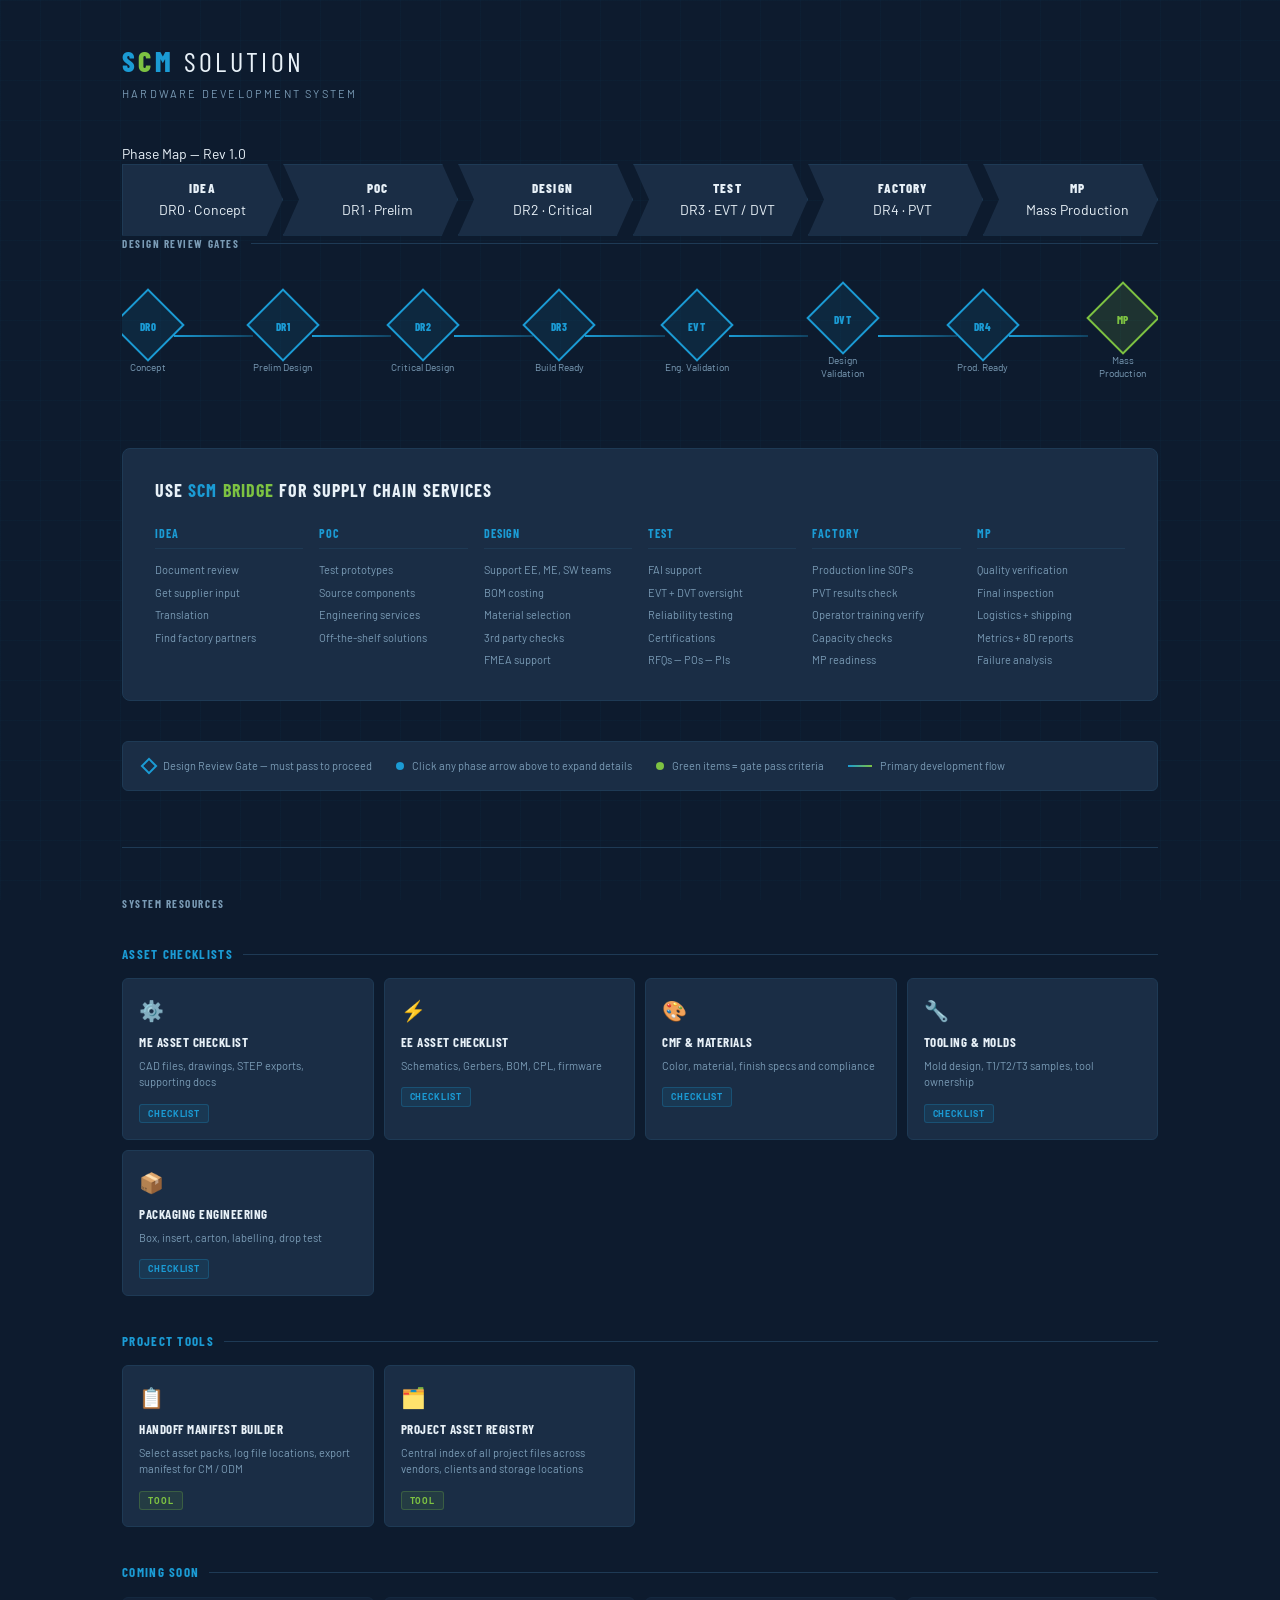
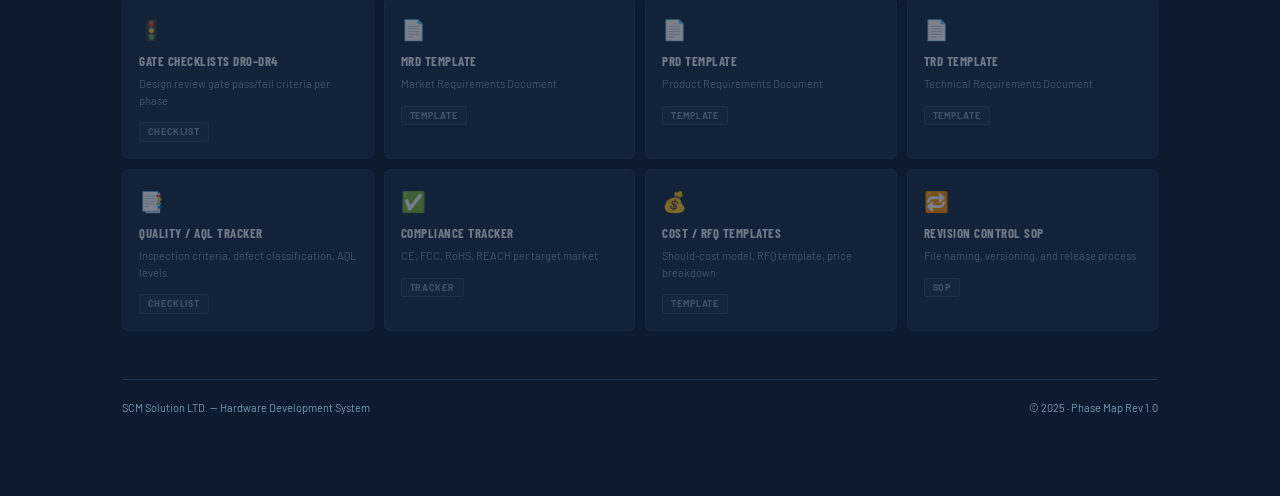
==== commit 2393f03e: "Update index.html" ====
--- a/index.html
+++ b/index.html
@@ -4,16 +4,74 @@
 <meta charset="UTF-8">
 <meta name="viewport" content="width=device-width, initial-scale=1.0">
 <title>SCM Solution — Hardware Development Phase Map</title>
-<link href="https://fonts.googleapis.com/css2?family=Barlow:ital,wght@0,300;0,400;0,500;0,600;0,700;0,800;1,300&family=Barlow+Condensed:wght@400;500;600;700;800&display=swap" rel="stylesheet">
-<!-- Root pages (index.html) -->
-<link href="https://fonts.googleapis.com/css2?family=Barlow:wght@400;500;600;700&family=Barlow+Condensed:wght@600;700;800&display=swap" rel="stylesheet">
-<link rel="stylesheet" href="css/scm-styles.css">
-
-<!-- Subpages (checklists/, tools/) -->
-<link href="https://fonts.googleapis.com/css2?family=Barlow:wght@400;500;600;700&family=Barlow+Condensed:wght@600;700;800&display=swap" rel="stylesheet">
-<link rel="stylesheet" href="../css/scm-styles.css">
-<style></style>
-
+  <link href="https://fonts.googleapis.com/css2?family=Barlow:wght@300;400;500;600;700;800&family=Barlow+Condensed:wght@400;600;700;800&display=swap" rel="stylesheet">
+  <link rel="stylesheet" href="css/scm-styles.css">
+  <style>
+  /* Phase arrows */
+  .phase-bar{display:flex;gap:0;position:relative}
+  .phase-arrow{flex:1;position:relative;padding:14px 14px 14px 28px;background:var(--surf);border:1px solid var(--bdr);cursor:pointer;transition:all .2s;clip-path:polygon(0 0,calc(100% - 16px) 0,100% 50%,calc(100% - 16px) 100%,0 100%,16px 50%);display:flex;flex-direction:column;justify-content:center;align-items:center;text-align:center;min-height:72px}
+  .phase-arrow:first-child{clip-path:polygon(0 0,calc(100% - 16px) 0,100% 50%,calc(100% - 16px) 100%,0 100%);padding-left:14px}
+  .phase-arrow:hover,.phase-arrow.active{background:rgba(27,155,212,.15);border-color:var(--scm-blue);z-index:1}
+  .pa-label{font-family:"Barlow Condensed",sans-serif;font-size:13px;font-weight:800;text-transform:uppercase;letter-spacing:.08em}
+  .pa-sub{font-size:10px;color:var(--muted);margin-top:2px}
+  .phase-arrow.active .pa-label{color:var(--scm-blue)}
+  /* Detail panels */
+  .detail-panel{display:none;background:var(--surf);border:1px solid var(--bdr);border-radius:0 0 8px 8px;border-top:none;padding:28px 32px;margin-top:-1px}
+  .detail-panel.open{display:grid;grid-template-columns:1fr 1fr 1fr 1fr;gap:24px}
+  .dp-section-title{font-family:"Barlow Condensed",sans-serif;font-size:11px;font-weight:700;letter-spacing:.12em;text-transform:uppercase;color:var(--muted);margin-bottom:10px}
+  .dp-item{font-size:12px;padding:5px 0;border-bottom:1px solid rgba(30,58,85,.4);display:flex;align-items:flex-start;gap:8px}
+  .dp-item::before{content:"→";color:var(--scm-blue);flex-shrink:0;font-size:11px;margin-top:1px}
+  .dp-item.highlight{color:var(--scm-green);font-weight:600}
+  .dp-item.highlight::before{color:var(--scm-green)}
+  /* Flow */
+  .flow-section{margin-bottom:48px}
+  .section-title{font-family:"Barlow Condensed",sans-serif;font-size:11px;font-weight:700;letter-spacing:.14em;text-transform:uppercase;color:var(--muted);margin-bottom:20px;display:flex;align-items:center;gap:12px}
+  .section-title::after{content:"";flex:1;height:1px;background:var(--bdr)}
+  /* Gates */
+  .gate-flow{display:flex;align-items:center;overflow-x:auto;padding:20px 0}
+  .gate-node{display:flex;flex-direction:column;align-items:center;flex-shrink:0}
+  .gate-diamond{width:52px;height:52px;border:2px solid var(--scm-blue);background:rgba(27,155,212,.1);transform:rotate(45deg);display:flex;align-items:center;justify-content:center;transition:all .2s}
+  .gate-diamond:hover{background:rgba(27,155,212,.2);transform:rotate(45deg) scale(1.08)}
+  .gate-inner{transform:rotate(-45deg);text-align:center}
+  .gate-id{font-family:"Barlow Condensed",sans-serif;font-size:11px;font-weight:800;color:var(--scm-blue);letter-spacing:.05em}
+  .gate-name-label{font-size:10px;color:var(--muted);margin-top:10px;text-align:center;max-width:70px;line-height:1.3}
+  .gate-connector{flex:1;height:2px;background:linear-gradient(90deg,var(--scm-blue),rgba(27,155,212,.3));min-width:20px}
+  /* Bridge */
+  .bridge-section{background:var(--surf);border:1px solid var(--bdr);border-radius:8px;padding:28px 32px;margin-bottom:40px}
+  .bridge-title{font-family:"Barlow Condensed",sans-serif;font-size:18px;font-weight:700;text-transform:uppercase;letter-spacing:.06em;margin-bottom:20px}
+  .scm{color:var(--scm-blue)}.bridge{color:var(--scm-green)}
+  .bridge-grid{display:grid;grid-template-columns:repeat(6,1fr);gap:16px}
+  .bridge-col-head{font-family:"Barlow Condensed",sans-serif;font-size:12px;font-weight:700;text-transform:uppercase;letter-spacing:.08em;color:var(--scm-blue);margin-bottom:10px;padding-bottom:6px;border-bottom:1px solid var(--bdr)}
+  .bridge-item{font-size:11px;color:var(--muted);padding:3px 0}
+  /* Resources */
+  .resources-section{margin-top:56px;padding-top:48px;border-top:1px solid var(--bdr)}
+  .resources-title{font-family:"Barlow Condensed",sans-serif;font-size:11px;font-weight:700;letter-spacing:.14em;text-transform:uppercase;color:var(--muted);margin-bottom:32px}
+  .resources-group{margin-bottom:36px}
+  .resources-group-label{font-family:"Barlow Condensed",sans-serif;font-size:13px;font-weight:700;letter-spacing:.1em;text-transform:uppercase;color:var(--scm-blue);margin-bottom:14px;display:flex;align-items:center;gap:10px}
+  .resources-group-label::after{content:"";flex:1;height:1px;background:var(--bdr)}
+  .resources-grid{display:grid;grid-template-columns:repeat(auto-fill,minmax(200px,1fr));gap:10px}
+  .res-card{background:var(--surf);border:1px solid var(--bdr);border-radius:6px;padding:16px;text-decoration:none;color:var(--text);display:block;transition:all .15s}
+  .res-card:hover{border-color:var(--scm-blue);background:rgba(27,155,212,.06);transform:translateY(-1px)}
+  .res-card-tool:hover{border-color:var(--scm-green);background:rgba(125,194,66,.06)}
+  .res-card-soon{opacity:.45;cursor:default;pointer-events:none}
+  .res-icon{font-size:20px;margin-bottom:8px}
+  .res-name{font-family:"Barlow Condensed",sans-serif;font-size:13px;font-weight:700;text-transform:uppercase;letter-spacing:.04em;margin-bottom:5px}
+  .res-desc{font-size:11px;color:var(--muted);line-height:1.5;margin-bottom:10px}
+  .res-tag{display:inline-block;font-size:9px;font-weight:700;letter-spacing:.1em;text-transform:uppercase;padding:2px 8px;border-radius:3px;color:var(--scm-blue);background:rgba(27,155,212,.1);border:1px solid rgba(27,155,212,.25)}
+  .res-tag-tool{color:var(--scm-green);background:rgba(125,194,66,.1);border-color:rgba(125,194,66,.25)}
+  .res-tag-soon{color:var(--muted);background:rgba(122,155,181,.08);border-color:rgba(122,155,181,.2)}
+  /* Logo */
+  .logo-area{margin-bottom:40px}
+  .logo-text{font-family:"Barlow Condensed",sans-serif;font-size:28px;font-weight:800;letter-spacing:.12em;text-transform:uppercase}
+  .s{color:var(--scm-blue)}.c{color:var(--scm-green)}.m{color:var(--scm-blue)}.sol{color:var(--text);font-weight:400}
+  .logo-sub{font-size:11px;color:var(--muted);letter-spacing:.2em;text-transform:uppercase;margin-top:4px}
+  /* Legend */
+  .legend{display:flex;gap:24px;flex-wrap:wrap;margin-top:24px;padding:16px 20px;background:var(--surf);border:1px solid var(--bdr);border-radius:6px}
+  .legend-item{display:flex;align-items:center;gap:8px;font-size:11px;color:var(--muted)}
+  .l-diamond{width:12px;height:12px;border:2px solid var(--scm-blue);transform:rotate(45deg);flex-shrink:0}
+  .l-dot{width:8px;height:8px;border-radius:50%;flex-shrink:0}
+  .l-line{width:24px;height:2px;flex-shrink:0}
+  </style>
 </head>
 <body>
 <div class="wrap">
@@ -446,6 +504,119 @@
     <div class="legend-item">
       <div class="l-line" style="background:linear-gradient(90deg,var(--scm-blue),var(--scm-green))"></div>
       Primary development flow
+    </div>
+  </div>
+
+  <!-- Resources -->
+  <div class="resources-section">
+    <div class="resources-title">System Resources</div>
+
+    <div class="resources-group">
+      <div class="resources-group-label">Asset Checklists</div>
+      <div class="resources-grid">
+        <a href="checklists/me-assets.html" class="res-card">
+          <div class="res-icon">⚙️</div>
+          <div class="res-name">ME Asset Checklist</div>
+          <div class="res-desc">CAD files, drawings, STEP exports, supporting docs</div>
+          <div class="res-tag">Checklist</div>
+        </a>
+        <a href="checklists/ee-assets.html" class="res-card">
+          <div class="res-icon">⚡</div>
+          <div class="res-name">EE Asset Checklist</div>
+          <div class="res-desc">Schematics, Gerbers, BOM, CPL, firmware</div>
+          <div class="res-tag">Checklist</div>
+        </a>
+        <a href="checklists/cmf-materials.html" class="res-card">
+          <div class="res-icon">🎨</div>
+          <div class="res-name">CMF & Materials</div>
+          <div class="res-desc">Color, material, finish specs and compliance</div>
+          <div class="res-tag">Checklist</div>
+        </a>
+        <a href="checklists/tooling-molds.html" class="res-card">
+          <div class="res-icon">🔧</div>
+          <div class="res-name">Tooling & Molds</div>
+          <div class="res-desc">Mold design, T1/T2/T3 samples, tool ownership</div>
+          <div class="res-tag">Checklist</div>
+        </a>
+        <a href="checklists/packaging.html" class="res-card">
+          <div class="res-icon">📦</div>
+          <div class="res-name">Packaging Engineering</div>
+          <div class="res-desc">Box, insert, carton, labelling, drop test</div>
+          <div class="res-tag">Checklist</div>
+        </a>
+      </div>
+    </div>
+
+    <div class="resources-group">
+      <div class="resources-group-label">Project Tools</div>
+      <div class="resources-grid">
+        <a href="tools/handoff-manifest.html" class="res-card res-card-tool">
+          <div class="res-icon">📋</div>
+          <div class="res-name">Handoff Manifest Builder</div>
+          <div class="res-desc">Select asset packs, log file locations, export manifest for CM / ODM</div>
+          <div class="res-tag res-tag-tool">Tool</div>
+        </a>
+        <a href="tools/project-asset-registry.html" class="res-card res-card-tool">
+          <div class="res-icon">🗂️</div>
+          <div class="res-name">Project Asset Registry</div>
+          <div class="res-desc">Central index of all project files across vendors, clients and storage locations</div>
+          <div class="res-tag res-tag-tool">Tool</div>
+        </a>
+      </div>
+    </div>
+
+    <div class="resources-group">
+      <div class="resources-group-label">Coming Soon</div>
+      <div class="resources-grid">
+        <div class="res-card res-card-soon">
+          <div class="res-icon">🚦</div>
+          <div class="res-name">Gate Checklists DR0–DR4</div>
+          <div class="res-desc">Design review gate pass/fail criteria per phase</div>
+          <div class="res-tag res-tag-soon">Checklist</div>
+        </div>
+        <div class="res-card res-card-soon">
+          <div class="res-icon">📄</div>
+          <div class="res-name">MRD Template</div>
+          <div class="res-desc">Market Requirements Document</div>
+          <div class="res-tag res-tag-soon">Template</div>
+        </div>
+        <div class="res-card res-card-soon">
+          <div class="res-icon">📄</div>
+          <div class="res-name">PRD Template</div>
+          <div class="res-desc">Product Requirements Document</div>
+          <div class="res-tag res-tag-soon">Template</div>
+        </div>
+        <div class="res-card res-card-soon">
+          <div class="res-icon">📄</div>
+          <div class="res-name">TRD Template</div>
+          <div class="res-desc">Technical Requirements Document</div>
+          <div class="res-tag res-tag-soon">Template</div>
+        </div>
+        <div class="res-card res-card-soon">
+          <div class="res-icon">📑</div>
+          <div class="res-name">Quality / AQL Tracker</div>
+          <div class="res-desc">Inspection criteria, defect classification, AQL levels</div>
+          <div class="res-tag res-tag-soon">Checklist</div>
+        </div>
+        <div class="res-card res-card-soon">
+          <div class="res-icon">✅</div>
+          <div class="res-name">Compliance Tracker</div>
+          <div class="res-desc">CE, FCC, RoHS, REACH per target market</div>
+          <div class="res-tag res-tag-soon">Tracker</div>
+        </div>
+        <div class="res-card res-card-soon">
+          <div class="res-icon">💰</div>
+          <div class="res-name">Cost / RFQ Templates</div>
+          <div class="res-desc">Should-cost model, RFQ template, price breakdown</div>
+          <div class="res-tag res-tag-soon">Template</div>
+        </div>
+        <div class="res-card res-card-soon">
+          <div class="res-icon">🔁</div>
+          <div class="res-name">Revision Control SOP</div>
+          <div class="res-desc">File naming, versioning, and release process</div>
+          <div class="res-tag res-tag-soon">SOP</div>
+        </div>
+      </div>
     </div>
   </div>
 
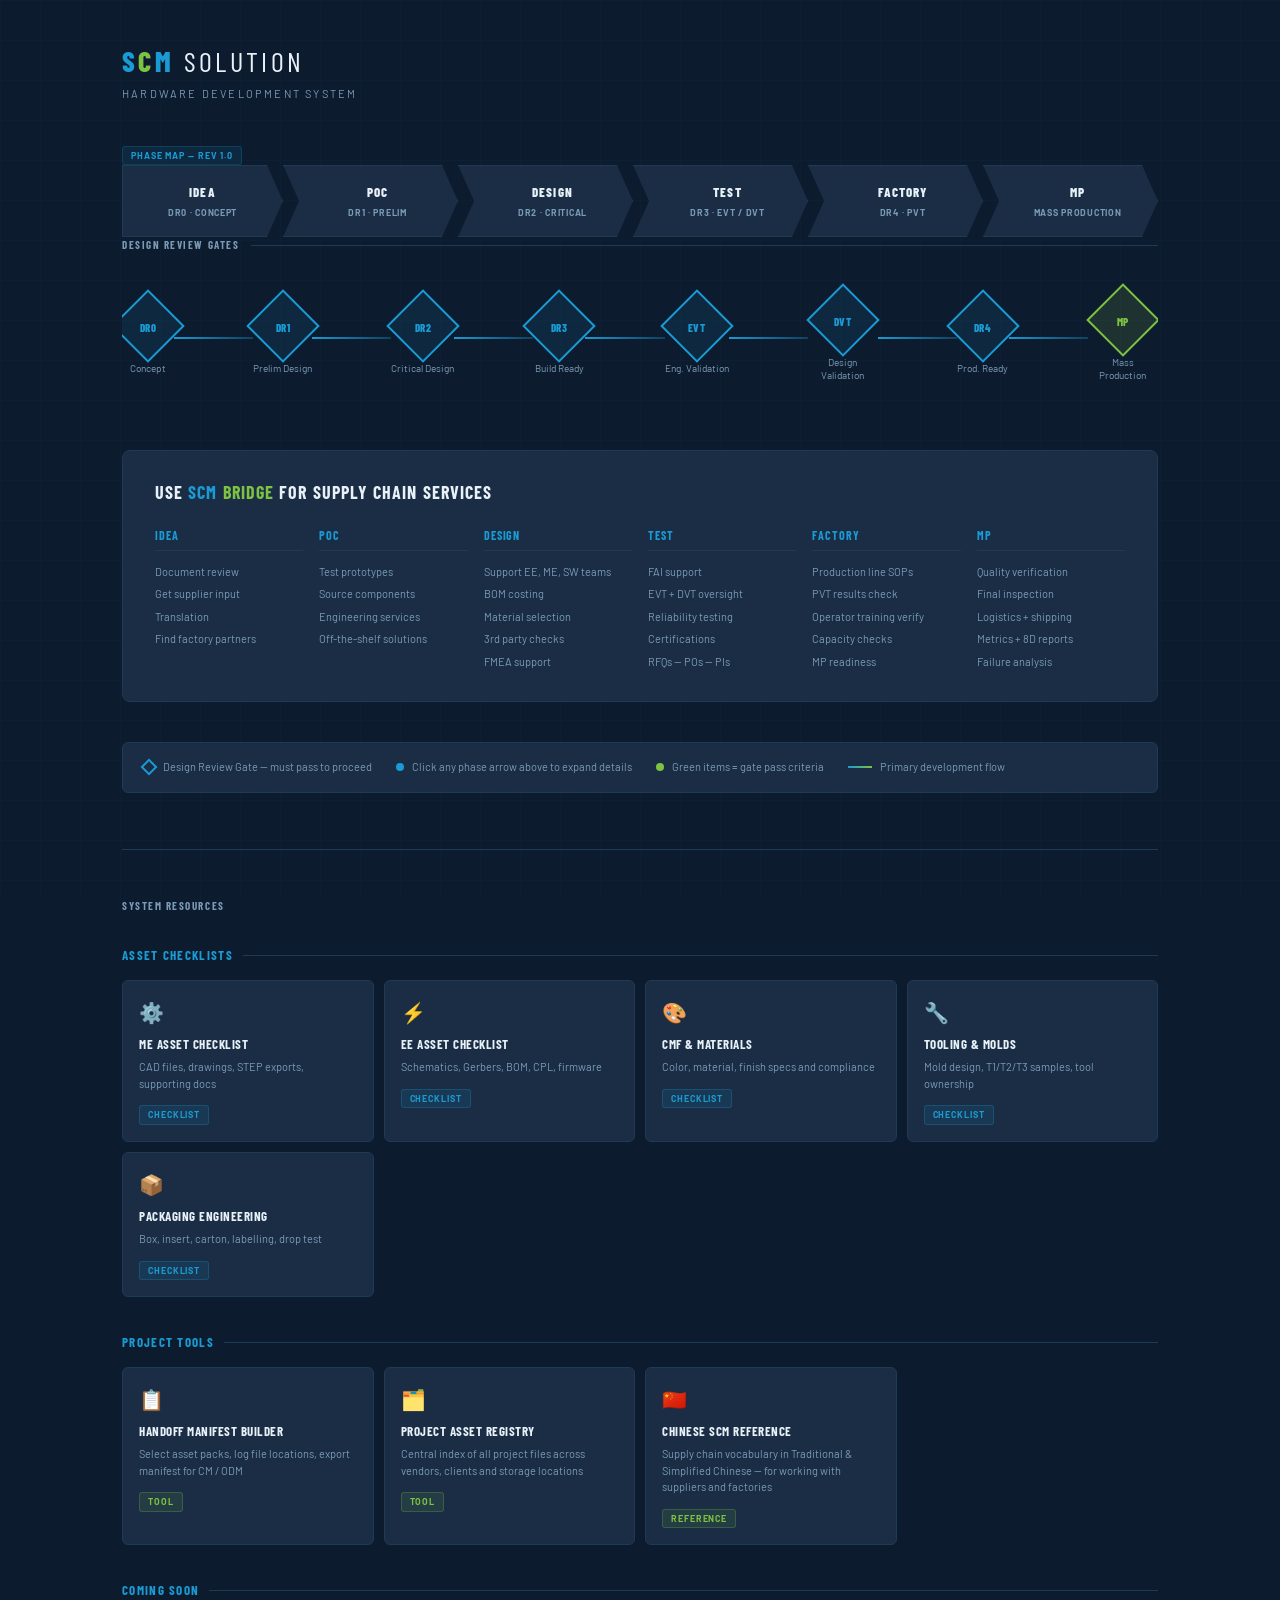
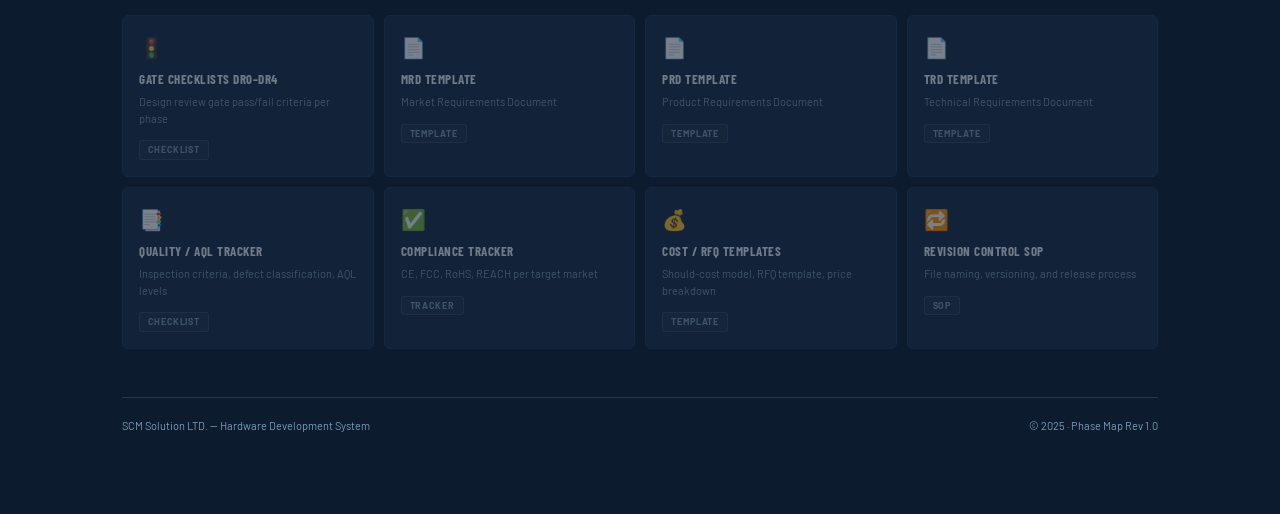
==== commit 39c0e20c: "Update index.html" ====
--- a/index.html
+++ b/index.html
@@ -562,6 +562,12 @@
           <div class="res-desc">Central index of all project files across vendors, clients and storage locations</div>
           <div class="res-tag res-tag-tool">Tool</div>
         </a>
+        <a href="tools/chinese-srs.html" class="res-card res-card-tool">
+          <div class="res-icon">🇨🇳</div>
+          <div class="res-name">Chinese SCM Reference</div>
+          <div class="res-desc">Supply chain vocabulary in Traditional &amp; Simplified Chinese — for working with suppliers and factories</div>
+          <div class="res-tag res-tag-tool">Reference</div>
+        </a>
       </div>
     </div>
 
--- a/css/scm-styles.css
+++ b/css/scm-styles.css
@@ -691,3 +691,86 @@
   .ref-panel { grid-template-columns: 1fr; }
   .stats-bar { grid-template-columns: 1fr 1fr; }
 }
+
+/* ── COMPATIBILITY ALIASES ───────────────────────────────────────
+   Maps legacy class names from older HTML files to shared styles.
+   Keeps HTML untouched while ensuring consistent rendering.
+   ─────────────────────────────────────────────────────────────── */
+
+/* Checklist section (me/ee used short names) */
+.section-header   { display:flex;align-items:center;gap:12px;padding:14px 20px;background:var(--surf);cursor:pointer;user-select:none;transition:background .15s; }
+.section-header:hover { background:#1f3550; }
+.section-num      { font-family:"Barlow Condensed",sans-serif;font-size:11px;font-weight:700;letter-spacing:.1em;color:var(--scm-accent);background:rgba(232,98,74,.1);border:1px solid rgba(232,98,74,.2);padding:2px 8px;border-radius:3px;white-space:nowrap; }
+.section-title-text { font-family:"Barlow Condensed",sans-serif;font-size:15px;font-weight:700;text-transform:uppercase;letter-spacing:.06em;flex:1; }
+.section-progress { font-size:11px;color:var(--muted);font-weight:600;white-space:nowrap; }
+.items            { background:var(--mid); }
+.item             { display:flex;align-items:flex-start;gap:14px;padding:12px 20px;border-bottom:1px solid rgba(30,58,85,.6);cursor:pointer;transition:background .12s; }
+.item:last-child  { border-bottom:none; }
+.item.checked     { opacity:.5; }
+.item.checked .item-name { text-decoration:line-through;color:var(--muted); }
+.checkbox         { width:18px;height:18px;min-width:18px;border:2px solid var(--bdr);border-radius:3px;margin-top:1px;display:flex;align-items:center;justify-content:center;background:var(--dark);transition:all .15s;flex-shrink:0; }
+.item.checked .checkbox { background:var(--scm-green);border-color:var(--scm-green); }
+.tick             { display:none;color:#fff;font-size:11px;font-weight:700; }
+.item.checked .tick { display:block; }
+.chevron          { color:var(--muted);font-size:12px;transition:transform .2s; }
+.collapsed .chevron { transform:rotate(-90deg); }
+.collapsed .items { display:none; }
+.item-body        { flex:1; }
+.item-name        { font-size:13px;font-weight:600;line-height:1.4;margin-bottom:2px; }
+.item-ext         { font-family:"Barlow Condensed",sans-serif;font-size:12px;font-weight:700;color:var(--scm-accent);margin-right:6px; }
+.item-desc        { font-size:12px;color:var(--muted);line-height:1.5; }
+.item-badges      { display:flex;gap:6px;margin-top:6px;flex-wrap:wrap; }
+
+/* Progress bar (me/ee short names) */
+.progress-wrap    { background:var(--surf);border:1px solid var(--bdr);border-radius:6px;padding:16px 20px;margin-bottom:32px;display:flex;align-items:center;gap:16px; }
+.progress-track   { flex:1;height:6px;background:var(--bdr);border-radius:99px;overflow:hidden; }
+.progress-fill    { height:100%;background:linear-gradient(90deg,var(--scm-accent),var(--scm-green));border-radius:99px;transition:width .4s ease;width:0%; }
+.progress-label   { font-family:"Barlow Condensed",sans-serif;font-size:14px;font-weight:700;color:var(--scm-accent);white-space:nowrap;min-width:80px;text-align:right; }
+.reset-btn        { font-size:11px;font-weight:600;letter-spacing:.08em;text-transform:uppercase;padding:6px 14px;background:transparent;border:1px solid var(--bdr);color:var(--muted);border-radius:4px;cursor:pointer;transition:all .15s; }
+.reset-btn:hover  { border-color:var(--warn);color:var(--warn); }
+
+/* CMF / tooling / packaging short names */
+.pw  { background:var(--surf);border:1px solid var(--bdr);border-radius:6px;padding:16px 20px;margin-bottom:32px;display:flex;align-items:center;gap:16px; }
+.pt  { flex:1;height:6px;background:var(--bdr);border-radius:99px;overflow:hidden; }
+.pf  { height:100%;background:linear-gradient(90deg,var(--scm-accent),var(--scm-green));border-radius:99px;transition:width .4s ease;width:0%; }
+.pl  { font-family:"Barlow Condensed",sans-serif;font-size:14px;font-weight:700;color:var(--scm-accent);white-space:nowrap;min-width:80px;text-align:right; }
+.rb  { font-size:11px;font-weight:600;letter-spacing:.08em;text-transform:uppercase;padding:6px 14px;background:transparent;border:1px solid var(--bdr);color:var(--muted);border-radius:4px;cursor:pointer;transition:all .15s; }
+.rb:hover { border-color:var(--warn);color:var(--warn); }
+.rct { font-family:"Barlow Condensed",sans-serif;font-size:11px;font-weight:700;letter-spacing:.12em;text-transform:uppercase;color:var(--muted);margin-bottom:10px; }
+.ri  { font-size:12px;color:var(--text);margin-bottom:5px;display:flex;gap:8px; }
+.ri::before { content:"→";color:var(--scm-accent);flex-shrink:0; }
+
+/* Index page missing classes */
+.bridge-col { }
+.dp-body    { }
+.dp-col     { display:flex;flex-direction:column;gap:4px; }
+.dp-col-title { font-family:"Barlow Condensed",sans-serif;font-size:11px;font-weight:700;letter-spacing:.12em;text-transform:uppercase;color:var(--muted);margin-bottom:10px; }
+.dp-dot     { width:6px;height:6px;border-radius:50%;background:var(--scm-blue);flex-shrink:0;margin-top:5px; }
+.dp-gate-badge { display:inline-block;font-family:"Barlow Condensed",sans-serif;font-size:10px;font-weight:700;letter-spacing:.1em;text-transform:uppercase;padding:3px 10px;border-radius:3px;color:var(--scm-blue);border:1px solid rgba(27,155,212,.3);background:rgba(27,155,212,.08); }
+.dp-header  { margin-bottom:16px; }
+.dp-title   { font-family:"Barlow Condensed",sans-serif;font-size:16px;font-weight:700;text-transform:uppercase;letter-spacing:.06em;margin-bottom:4px; }
+.header-badge { display:inline-block;font-size:9px;font-weight:700;letter-spacing:.1em;text-transform:uppercase;padding:2px 8px;border-radius:3px;background:rgba(27,155,212,.1);color:var(--scm-blue);border:1px solid rgba(27,155,212,.2); }
+.pa-gate    { font-size:9px;font-weight:700;letter-spacing:.08em;text-transform:uppercase;color:var(--muted);margin-top:3px; }
+.s          { color:var(--scm-blue); }
+.c          { color:var(--scm-green); }
+.m          { color:var(--scm-blue); }
+
+/* Handoff manifest missing */
+.asset-badges { display:flex;gap:6px;flex-wrap:wrap;margin-top:4px; }
+.b-cm   { font-size:9px;font-weight:700;letter-spacing:.08em;text-transform:uppercase;padding:2px 7px;border-radius:3px;color:var(--scm-blue);background:rgba(27,155,212,.1);border:1px solid rgba(27,155,212,.25); }
+.b-odm  { font-size:9px;font-weight:700;letter-spacing:.08em;text-transform:uppercase;padding:2px 7px;border-radius:3px;color:var(--scm-amber);background:rgba(246,173,85,.1);border:1px solid rgba(246,173,85,.25); }
+.b-ip   { font-size:9px;font-weight:700;letter-spacing:.08em;text-transform:uppercase;padding:2px 7px;border-radius:3px;color:var(--warn);background:rgba(252,129,129,.1);border:1px solid rgba(252,129,129,.25); }
+.b-safe { font-size:9px;font-weight:700;letter-spacing:.08em;text-transform:uppercase;padding:2px 7px;border-radius:3px;color:var(--scm-green);background:rgba(125,194,66,.1);border:1px solid rgba(125,194,66,.25); }
+.btn-secondary { background:transparent;border:1px solid var(--scm-blue);color:var(--scm-blue);font-family:"Barlow Condensed",sans-serif;font-size:12px;font-weight:700;letter-spacing:.08em;text-transform:uppercase;padding:9px 18px;border-radius:4px;cursor:pointer;transition:all .15s; }
+.btn-secondary:hover { background:rgba(27,155,212,.1); }
+.path-cell  { font-family:monospace;font-size:11px;color:var(--muted); }
+.prog-bar   { flex:1;height:6px;background:var(--bdr);border-radius:99px;overflow:hidden; }
+.storage-pill { display:inline-block;font-size:9px;font-weight:700;letter-spacing:.08em;text-transform:uppercase;padding:2px 7px;border-radius:3px;margin-right:3px; }
+.tag-cm  { color:var(--scm-blue);background:rgba(27,155,212,.1);border:1px solid rgba(27,155,212,.25); }
+.tag-odm { color:var(--scm-amber);background:rgba(246,173,85,.1);border:1px solid rgba(246,173,85,.25); }
+.thirds  { display:grid;grid-template-columns:1fr 1fr 1fr;gap:16px; }
+
+/* Registry missing */
+.big            { font-size:40px;margin-bottom:12px; }
+.card-title-left { display:flex;align-items:center;gap:10px; }
+.card-title-left::before { content:"";display:block;width:3px;height:16px;border-radius:2px;background:var(--scm-amber); }
